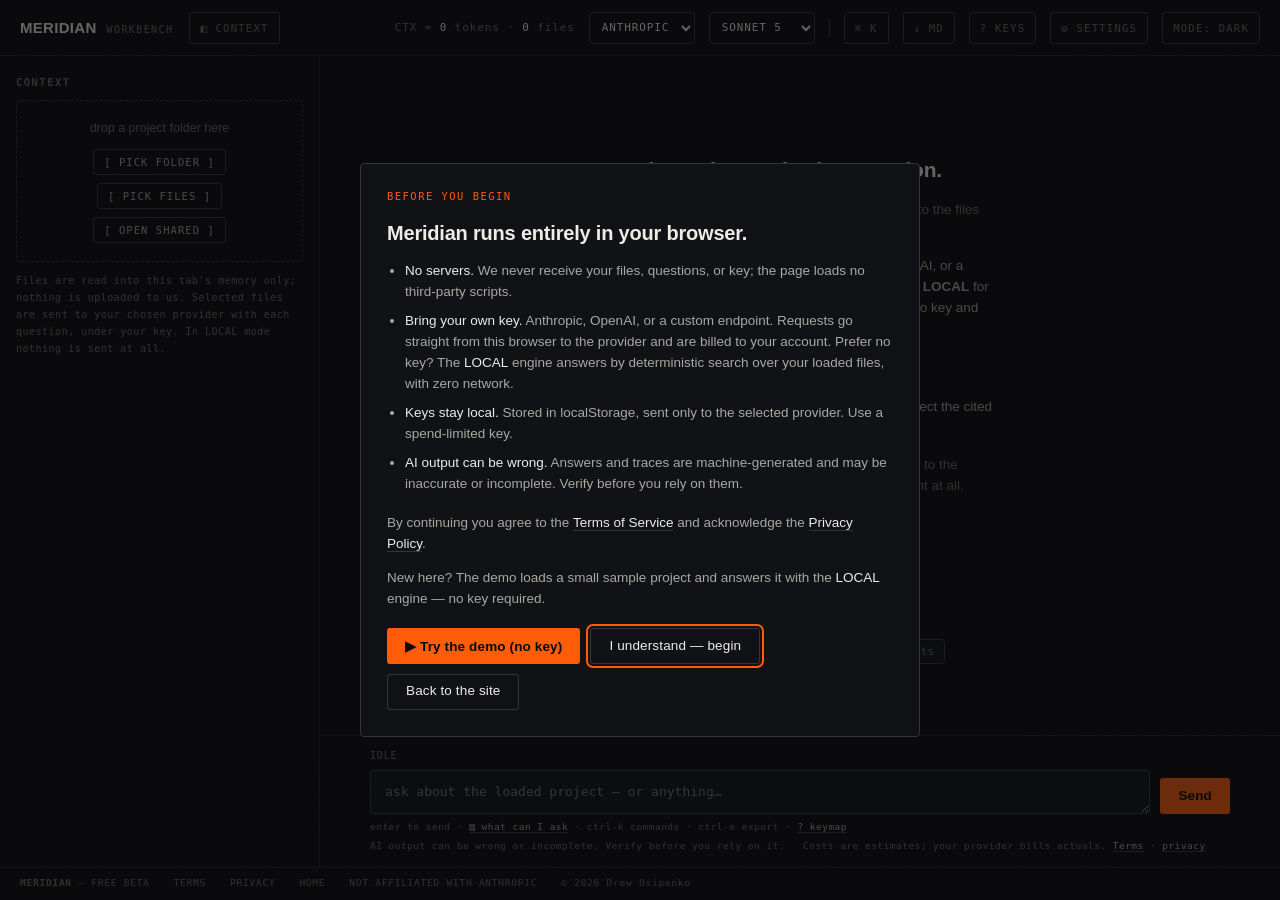
==== app.html @ c4cee5d2 "Opt-in usage analytics: local IndexedDB log, off by default Settings switch (off by default) plus a " ====
<!doctype html>
<html lang="en">
<head>
<meta charset="utf-8">
<meta name="viewport" content="width=device-width, initial-scale=1">
<link rel="icon" href="favicon.png" type="image/png" sizes="64x64">
<link rel="icon" href="favicon.svg" type="image/svg+xml">
<link rel="apple-touch-icon" href="apple-touch-icon.png">
<!-- Pragmatic CSP for a static app on GitHub Pages (no HTTP headers available).
     Scripts are same-origin files only — zero third-party origins. style-src
     keeps 'unsafe-inline' for the inline style= attributes; the real hardening
     is object/base lockdown plus a tight connect-src: only the two known
     provider hosts and localhost model servers. API keys live in localStorage,
     so fetch() must not be able to reach arbitrary origins. Remote custom
     endpoints therefore require self-hosting with your endpoint's origin added
     to connect-src below. -->
<meta http-equiv="Content-Security-Policy" content="default-src 'self'; script-src 'self'; style-src 'self' 'unsafe-inline'; img-src 'self' data:; font-src 'self'; connect-src https://api.anthropic.com https://api.openai.com http://localhost:* http://127.0.0.1:*; base-uri 'none'; object-src 'none'; form-action 'self'">
<title>MERIDIAN — Workbench</title>
<meta name="description" content="The Meridian workbench. Load a project into your browser's memory, ask questions, and get answers with inspectable evidence traces. Runs entirely in your browser with your own API key — or the no-API local engine.">
<link rel="canonical" href="https://drewosi.github.io/lucid-engine/app.html">
<meta property="og:title" content="MERIDIAN — Workbench">
<meta property="og:description" content="Load a project into your browser's memory and get AI answers with inspectable evidence traces. Browser-only. Your key, your data, zero egress to us.">
<meta property="og:type" content="website">
<meta property="og:url" content="https://drewosi.github.io/lucid-engine/app.html">
<link rel="stylesheet" href="app/app.css">
</head>
<body>
<div id="app" data-mode="dark">

  <!-- v2.0 authored-monochrome film grain (calm; above content, below modals) -->
  <div class="grain" aria-hidden="true"></div>

  <a href="#prompt" class="mono sr-only">Skip to composer</a>

  <!-- ============ TOPNAV — wordmark · sidebar toggle · readouts · provider/model · palette · exports · settings ============ -->
  <nav class="primary" aria-label="Primary">
    <div class="nav-in">
      <a href="index.html" class="wordmark">MERIDIAN <span class="tag">WORKBENCH</span></a>
      <button class="btn-icon mono" id="railbtn" type="button" aria-expanded="true" aria-controls="rail" title="Show / hide the context sidebar (Ctrl B)">◧ CONTEXT</button>
      <div class="nav-status">
        <span class="ctx-readout" id="ctxreadout" aria-live="off">CTX ≈ <b>0</b> tokens · <b>0</b> files</span>
        <span class="navcost mono" id="navcost" hidden>
          <button type="button" id="navcostbtn" title="Estimated cost this session — click for the token breakdown"><span id="navcostval">$0.00</span></button>
          <button type="button" class="navcost-rst" id="navcostrst" aria-label="Reset session cost" title="Reset session cost to zero">↺</button>
        </span>
        <label for="navprov" class="sr-only">Provider</label>
        <select class="modelsel" id="navprov" title="Quick-switch provider — each keeps its own key, no settings trip">
          <option value="anthropic">ANTHROPIC</option>
          <option value="openai">OPENAI</option>
          <option value="custom">CUSTOM</option>
          <option value="local">LOCAL</option>
        </select>
        <label for="modelsel" class="sr-only">Model</label>
        <select class="modelsel" id="modelsel" title="Model for the selected provider — switch providers in the box to the left or in settings"></select>
        <span class="nav-sep" aria-hidden="true"></span>
        <button class="btn-icon mono" id="palbtn" type="button" title="Command palette (Ctrl K) — every command, fuzzy-searched">⌘ K</button>
        <button class="btn-icon mono nav-exp" id="exportmd" type="button" title="Download the session — answers, traces and the actual cited lines — as Markdown (Ctrl E)">↓ MD</button>
        <button class="btn-icon mono nav-exp" id="exporthtml" type="button" title="Download the session as a self-contained HTML page — zero external assets">↓ HTML</button>
        <button class="btn-icon mono" id="keysbtn" type="button" title="Keyboard shortcuts (?)">? KEYS</button>
        <button class="btn-icon mono" id="setbtn" type="button" aria-expanded="false" aria-controls="drawer" title="Settings — provider, key, context engine, spend limit (Ctrl .)">⚙ SETTINGS</button>
        <button class="btn-mode mono" id="modebtn" type="button" aria-label="Toggle color mode">MODE: DARK</button>
      </div>
    </div>
  </nav>

  <main class="deck">
    <!-- ============ LEFT SIDEBAR — projects · context controls · project tree · project intelligence ============ -->
    <aside class="rail" id="rail" aria-label="Project context">
      <div class="rail-scroll">
        <div id="projshelf" hidden>
          <h2 class="rail-hd">PROJECTS <span class="n" id="projcount"></span></h2>
          <div id="projlist"></div>
          <button class="btn-quiet acc" type="button" id="saveproj">[ SAVE PROJECT ]</button>
          <p class="rail-note">Saving keeps the selection and settings only, <b>never file contents</b>. ⟳ reloads from disk in one click (Chromium folder picker); other browsers re-drop the folder.</p>
          <p class="rail-note" id="projnote" hidden></p>
        </div>

        <h2 class="rail-hd">CONTEXT <span class="n" id="filecount"></span></h2>
        <p class="rail-note" id="sharednote" hidden><span class="sharechip">SHARED · READ-ONLY</span><span id="sharedname"></span></p>
        <div id="dropzone">
          drop a project folder here
          <div class="pickrow">
            <button class="pick" type="button" id="dirbtn">[ PICK FOLDER ]</button>
            <button class="pick" type="button" id="filebtn">[ PICK FILES ]</button>
            <button class="pick" type="button" id="bundlebtn" title="Open a .meridian bundle someone shared with you (or drop it here). It loads read-only, in this tab only.">[ OPEN SHARED ]</button>
          </div>
          <input type="file" id="dirpick" webkitdirectory multiple hidden aria-label="Pick a project folder">
          <input type="file" id="filepick" multiple hidden aria-label="Pick files">
          <input type="file" id="bundlepick" accept=".meridian,application/json" hidden aria-label="Open a shared .meridian bundle">
        </div>
        <p class="rail-note">Files are read into this tab's memory only; nothing is uploaded to us. Selected files are sent to your chosen provider with each question, under your key. In LOCAL mode nothing is sent at all.</p>
        <!-- Workspace — one row per loaded repo, rendered by app/workspace.js renderWorkspace() -->
        <div id="wsshelf" hidden>
          <h2 class="rail-hd">WORKSPACE <span class="n" id="wscount"></span></h2>
          <div id="wslist"></div>
          <div id="wsactions">
            <button class="btn-quiet acc" type="button" id="wsadd" title="Load another project folder beside this one. Each repo keeps its own files and index, labelled by its folder name.">[ + ADD REPO ]</button>
            <button class="btn-quiet acc" type="button" id="wsscope" aria-pressed="false" hidden title="Ask across every repo at once, or only the active repo (click a repo's name to make it active)">[ ASK: ALL REPOS ]</button>
          </div>
          <div id="wscap" title="Everything loaded, all repos together, against the ingest caps">
            <div class="budget-bar" id="wscapbar"><i></i></div>
            <div class="budget-txt"><span id="wscaptxt"></span><span id="wscapmax"></span></div>
          </div>
          <p class="rail-note" id="wsnote"></p>
        </div>
        <div id="budget" hidden title="Estimated tokens vs the model's context window — the estimate is language-aware (code counts denser than prose)">
          <div class="budget-bar" id="budgetbar"><i></i></div>
          <div class="budget-txt"><span id="budgettxt">≈ 0 tokens selected</span><span id="budgetmax"></span></div>
        </div>
        <div id="ctxmoderow" hidden>
          <button class="btn-quiet acc" type="button" id="ctxmodebtn" aria-pressed="false" title="SMART sends a project map + the most relevant files packed into a token budget; FULL sends every checked file whole">[ CONTEXT: FULL ]</button>
          <button class="btn-quiet acc" type="button" id="groundbtn" aria-pressed="true" title="Run Meridian's deterministic investigation before each model question and send its verified findings (path:line evidence) as grounding. No effect in LOCAL mode.">[ GROUND: ON ]</button>
          <button class="btn-quiet acc" type="button" id="prevbtn" title="See exactly what the next question will send — map, files, token estimates">[ PREVIEW SEND ]</button>
        </div>
        <p class="rail-note" id="smartnote" hidden></p>

        <div id="treesearchrow" hidden>
          <label for="treesearch" class="sr-only">Filter loaded files</label>
          <input type="search" id="treesearch" class="mono" placeholder="filter files… (matches path)" autocomplete="off" spellcheck="false">
        </div>
        <div id="tree"></div>
        <p class="rail-note" id="skipnote" hidden></p>
        <div id="skiprevrow" hidden>
          <button class="btn-quiet acc" type="button" id="skiprev" title="List every skipped file and pull specific ones back in">[ REVIEW SKIPPED ]</button>
        </div>
        <div id="ctxactions" hidden>
          <button class="btn-quiet" type="button" id="selall">[ SELECT ALL ]</button>
          <button class="btn-quiet" type="button" id="selnone">[ SELECT NONE ]</button>
          <button class="btn-quiet acc" type="button" id="ignorebtn" title="Edit ignore patterns in settings — applied at ingest, saved with the project">[ IGNORE PATTERNS ]</button>
          <button class="btn-quiet acc" type="button" id="sharebtn" title="Share these files as a link or a .meridian bundle. No server: the code travels inside the link or file.">[ SHARE ]</button>
          <button class="btn-quiet" type="button" id="clearctx">[ UNLOAD PROJECT ]</button>
        </div>

        <!-- Project Intelligence — rendered by local.js renderOverview(); real queries, not decoration -->
        <div id="overview" hidden aria-label="Project intelligence overview"></div>
      </div>
      <div id="railresize" role="separator" aria-orientation="vertical" aria-label="Resize the context sidebar — drag, or use arrow keys" tabindex="0" title="Drag to resize · arrow keys when focused"></div>
    </aside>

    <!-- ============ CHAT PANE — streaming messages with traces + evidence chips ============ -->
    <section class="stage" aria-label="Conversation">
      <div id="convo">
        <div class="convo-in">
          <div id="empty">
            <h2>Load a project and ask a question.</h2>
            <p>Answers arrive with a trace: reasoning steps pinned to the files and lines they cite.</p>
            <ol>
              <li>Add your API key in <b>SETTINGS</b> (Anthropic, OpenAI, or a custom endpoint). It stays in this browser. Or pick <b>LOCAL</b> for deterministic search over your loaded files, with no key and no AI.</li>
              <li>Load a project folder into <b>CONTEXT</b> (optional, recommended).</li>
              <li>Ask. Expand any answer's evidence chips to inspect the cited lines.</li>
            </ol>
            <p style="margin-top:16px">Your files and questions travel only from this browser to the provider you selected. In LOCAL mode nothing is sent at all.</p>
            <button class="btn btn-hairline" type="button" id="emptydemo" style="margin-top:14px">▶ Try a demo project — LOCAL, no key</button>
            <div class="empty-asks-wrap">
              <div class="empty-asks-hd">Or ask the LOCAL engine — click to drop a question in the box:</div>
              <div id="emptyasks" class="empty-asks"></div>
            </div>
          </div>
        </div>
      </div>

      <div class="composer">
        <div class="composer-in">
          <div id="statusline"><span id="status" role="status" aria-live="polite">IDLE</span><span class="cost" id="costline"></span></div>
          <div id="pintray" hidden aria-label="Pinned evidence"></div>
          <form id="askform" class="comp-row">
            <label for="prompt" class="sr-only">Your question</label>
            <textarea id="prompt" placeholder="ask about the loaded project — or anything…" rows="1"></textarea>
            <button class="btn btn-signal" type="submit" id="sendbtn">Send</button>
            <button class="btn btn-hairline" type="button" id="stopbtn" hidden>Stop</button>
          </form>
          <div class="comp-note">
            <span class="kbd-hint">enter to send · <button type="button" class="kbd-link mono" id="localmenubtn">▤ what can I ask</button> · ctrl-k commands · ctrl-e export · <button type="button" class="kbd-link mono" id="keymaphint">? keymap</button></span>
            <span>AI output can be wrong or incomplete. Verify before you rely on it.</span>
            <span>Costs are estimates; your provider bills actuals. <a href="terms.html">Terms</a> · <a href="privacy.html">privacy</a></span>
          </div>
        </div>
      </div>
    </section>

    <!-- ============ FILE VIEWER — docked right detail pane ≥1100px, overlay below ============ -->
    <div class="veil" id="viewveil">
      <div class="viewer" role="dialog" aria-modal="false" aria-label="Cited file">
        <div class="vh"><span id="vtitle">—</span><span class="rng" id="vrange"></span>
          <span class="vh-acts">
            <button class="btn-icon mono" type="button" id="vdef" title="Ask the LOCAL engine where the cited symbol is defined" hidden>DEF</button>
            <button class="btn-icon mono" type="button" id="vrefs" title="Ask the LOCAL engine for every reference to the cited symbol" hidden>REFS</button>
            <button class="btn-icon mono" type="button" id="vcopy" title="Copy the highlighted lines (whole file when nothing is highlighted)">⧉ COPY</button>
            <button class="btn-icon mono" type="button" id="vclose">ESC CLOSE</button>
          </span>
        </div>
        <div class="vb" id="vbody" tabindex="0"></div>
      </div>
    </div>
  </main>

  <!-- SETTINGS DRAWER -->
  <div id="drawer" role="dialog" aria-label="Settings" aria-modal="false">
    <h2>SETTINGS</h2>
    <h3>PROVIDER</h3>
    <label for="provsel" class="sr-only">Model provider</label>
    <select class="modelsel w-full" id="provsel" style="height:36px" title="Where requests go — directly from this browser, under your key. Each provider keeps its own key.">
      <option value="anthropic">ANTHROPIC</option>
      <option value="openai">OPENAI</option>
      <option value="custom">CUSTOM (OPENAI-COMPATIBLE)</option>
      <option value="local">LOCAL — NO API (DETERMINISTIC)</option>
    </select>
    <p class="note" id="provnote"></p>
    <div id="customcfg" hidden>
      <div class="key-row mt-2">
        <label for="custurl" class="sr-only">Custom endpoint base URL</label>
        <input type="text" id="custurl" placeholder="base url, e.g. http://localhost:1234/v1 (LM Studio) or :11434 (ollama)" autocomplete="off" spellcheck="false">
      </div>
      <div class="key-row mt-2">
        <label for="custmodel" class="sr-only">Custom model id</label>
        <input type="text" id="custmodel" placeholder="model id, e.g. llama3.3:70b" autocomplete="off" spellcheck="false">
      </div>
      <div class="key-row mt-2">
        <button class="btn btn-hairline" type="button" id="custsave">Save endpoint</button>
        <button class="btn btn-hairline" type="button" id="custtest" title="Send a lightweight request to check reachability and CORS (EXPERIMENTAL)">Test endpoint</button>
      </div>
      <p class="note" id="custstate" aria-live="polite"></p>
      <p class="note">This page's security policy only permits requests to api.anthropic.com, api.openai.com, and localhost, so remote custom endpoints (OpenRouter, a hosted vLLM) are blocked here. Use a localhost server, or self-host the workbench and add your endpoint's origin to connect-src in app.html.</p>
    </div>

    <div id="keysec">
    <h3 id="keyhd">ANTHROPIC API KEY</h3>
    <div class="key-row">
      <label for="keyin" class="sr-only">API key</label>
      <input type="password" id="keyin" placeholder="sk-ant-…" autocomplete="off" spellcheck="false">
      <button class="btn btn-hairline" type="button" id="savekey">Save</button>
    </div>
    <div id="keystate" aria-live="polite"></div>
    <p class="note">Stored in this browser's localStorage only, one key per provider, and sent to exactly one place: the selected provider's API endpoint. We never see it; there is no server on our side to see it with.</p>
    <p class="note">Recommended: create a key in a dedicated workspace with a monthly spend limit. This page loads no third-party scripts, but a spend-capped key keeps the worst case small.</p>
    <button class="btn-quiet" type="button" id="clearkey">[ CLEAR KEY ]</button>
    </div>

    <h3>MODEL</h3>
    <p class="note" id="modelnote"></p>
    <button class="btn-quiet acc mt-1.5" type="button" id="stricttracebtn" aria-pressed="false" title="Prepend a stricter trace instruction to every request — for models that don't reliably emit the meridian-trace block. Costs a few extra tokens per request.">[ FORCE STRICT TRACE: OFF ]</button>

    <h3>CONTEXT ENGINE</h3>
    <p class="note">FULL sends every checked file whole. SMART sends a project map plus the files most relevant to each question, packed into a token budget; use it for medium and large projects.</p>
    <div class="key-row">
      <label for="budgetin" class="sr-only">Smart context token budget</label>
      <input type="number" id="budgetin" min="4000" step="1000" placeholder="smart budget (tokens)">
      <button class="btn btn-hairline" type="button" id="savebudget">Set</button>
    </div>
    <p class="note" id="budgetstate" aria-live="polite"></p>

    <h3>SESSION SPEND LIMIT</h3>
    <p class="note">Optional. When the estimated session total would cross this, Meridian asks before sending; it never hard-blocks. Estimates only; your provider bills actuals. 0 or blank = off.</p>
    <div class="key-row">
      <label for="spendin" class="sr-only">Session spend limit (USD)</label>
      <input type="number" id="spendin" min="0" step="0.5" placeholder="e.g. 5.00 (USD)">
      <button class="btn btn-hairline" type="button" id="savespend">Set</button>
    </div>
    <p class="note" id="spendstate" aria-live="polite"></p>

    <h3>IGNORE PATTERNS</h3>
    <p class="note">One pattern per line; <b>*</b> matches anything (e.g. <b>*.test.ts</b>, <b>docs/*</b>). Applied at ingest and saved with the project. Lines starting with # are comments.</p>
    <label for="ignorein" class="sr-only">Ignore patterns</label>
    <textarea id="ignorein" rows="3" spellcheck="false" placeholder="*.test.ts&#10;docs/*"></textarea>
    <div class="key-row mt-2">
      <button class="btn btn-hairline" type="button" id="suggestignore" title="Propose common junk-file patterns — grounded in the files you've loaded">Suggest</button>
      <button class="btn btn-hairline" type="button" id="saveignore">Apply</button>
    </div>

    <h3>DISPLAY</h3>
    <button class="btn-mode mono" id="modebtn2" type="button" aria-label="Toggle color mode">MODE: DARK</button>

    <h3>USAGE ANALYTICS</h3>
    <p class="note">Off by default. When on, Meridian keeps a log of how you use it in this browser's IndexedDB: when you asked, the kind of question, the provider, LOCAL or model, timings, token counts the provider reported, how many repos were loaded, and when you created a share or added a repo. Never code, file paths or API keys. Nothing is sent anywhere unless you fill in your own endpoint below.</p>
    <div class="an-tgls">
      <button class="btn-quiet acc" type="button" id="anbtn" aria-pressed="false" title="Keep a usage log in this browser. Off by default; when off, nothing is recorded.">[ USAGE ANALYTICS: OFF ]</button>
      <button class="btn-quiet acc" type="button" id="antextbtn" aria-pressed="false" title="Also keep the text of each question in the log. Off by default.">[ ALSO STORE QUESTION TEXT: OFF ]</button>
      <button class="btn-quiet acc" type="button" id="anopen" title="Totals, breakdowns, latency and recent events, with JSON / CSV export and clear">[ VIEW USAGE LOG ]</button>
    </div>
    <p class="note">Question text is a separate switch. When on, each question is stored as you typed it, cut to 300 characters, with anything that looks like a key removed.</p>
    <p class="note"><b>Send events to my own endpoint</b> (optional, blank by default). For owners who self-host a collector. When this is filled in and analytics is on, the same events are POSTed as JSON to this URL (question text only if you store it). It is the only network request analytics ever makes; Meridian has no collection server of its own. Events from LOCAL mode are never sent. A failed send is dropped (the local log keeps it) and sending pauses before the next try. This page's security policy allows localhost only, so a remote collector needs a self-hosted copy with its origin added to connect-src.</p>
    <div class="key-row">
      <label for="anurl" class="sr-only">Your own analytics endpoint URL</label>
      <input type="text" id="anurl" placeholder="blank = off, e.g. http://localhost:8787/events" autocomplete="off" spellcheck="false">
      <button class="btn btn-hairline" type="button" id="anurlsave">Save</button>
    </div>
    <p class="note" id="anurlstate" aria-live="polite"></p>

    <h3>LOCAL DATA</h3>
    <p class="note">Everything Meridian stores in this browser: your API key(s), model choice, color mode, context settings, sidebar layout, ignore patterns, the terms-acceptance record, saved-project metadata in IndexedDB (selection and settings, never file contents) and, only if you turn it on, the usage log. Loaded file contents and the conversation live in memory only and vanish when the tab closes (question text is kept only if you switch on that usage-log option).</p>
    <button class="btn-quiet" type="button" id="clearall">[ CLEAR ALL MERIDIAN DATA FROM THIS BROWSER ]</button>

    <h3>LEGAL</h3>
    <p class="note"><a href="terms.html" style="border-bottom:1px solid var(--line-strong)">terms of service</a> · <a href="privacy.html" style="border-bottom:1px solid var(--line-strong)">privacy policy</a><br>Not affiliated with Anthropic.</p>
  </div>

  <!-- FIRST-RUN MODAL -->
  <div class="veil" id="firstveil">
    <div class="modal" role="dialog" aria-modal="true" aria-labelledby="fr-title" id="firstrun">
      <div class="k mono">BEFORE YOU BEGIN</div>
      <h2 id="fr-title">Meridian runs entirely in your browser.</h2>
      <ul>
        <li><b>No servers.</b> We never receive your files, questions, or key; the page loads no third-party scripts.</li>
        <li><b>Bring your own key.</b> Anthropic, OpenAI, or a custom endpoint. Requests go straight from this browser to the provider and are billed to your account. Prefer no key? The <b>LOCAL</b> engine answers by deterministic search over your loaded files, with zero network.</li>
        <li><b>Keys stay local.</b> Stored in localStorage, sent only to the selected provider. Use a spend-limited key.</li>
        <li><b>AI output can be wrong.</b> Answers and traces are machine-generated and may be inaccurate or incomplete. Verify before you rely on them.</li>
      </ul>
      <p>By continuing you agree to the <a class="leglink" href="terms.html">Terms of Service</a> and acknowledge the <a class="leglink" href="privacy.html">Privacy Policy</a>.</p>
      <p class="note">New here? The demo loads a small sample project and answers it with the <b>LOCAL</b> engine — no key required.</p>
      <div class="row">
        <button class="btn btn-signal" type="button" id="fr-demo">▶ Try the demo (no key)</button>
        <button class="btn btn-hairline" type="button" id="fr-accept">I understand — begin</button>
        <a class="btn btn-hairline" href="index.html">Back to the site</a>
      </div>
    </div>
  </div>

  <!-- CONTEXT SEND PREVIEW -->
  <div class="veil" id="prevveil">
    <div class="viewer" role="dialog" aria-modal="true" aria-label="Context send preview">
      <div class="vh"><span>SEND PREVIEW</span><span class="rng" id="prevstat"></span><button class="btn-icon mono" type="button" id="prevclose">ESC CLOSE</button></div>
      <div class="vb" id="prevbody" tabindex="0" style="padding:14px 18px"></div>
    </div>
  </div>

  <!-- SKIPPED-FILE REVIEW -->
  <div class="veil" id="skipveil">
    <div class="modal" role="dialog" aria-modal="true" aria-label="Skipped files">
      <div class="k mono">SKIPPED FILES</div>
      <p class="note" id="skipsum"></p>
      <div id="skiplist"></div>
      <div class="row"><button class="btn btn-hairline" type="button" id="skipclose">Close</button></div>
    </div>
  </div>

  <!-- COMMAND PALETTE -->
  <div id="palette" role="dialog" aria-modal="true" aria-label="Command palette">
    <div class="pal-card">
      <label for="pal-in" class="sr-only">Command</label>
      <input id="pal-in" class="mono" type="text" placeholder="type a command…" autocomplete="off" spellcheck="false">
      <div id="pal-list" role="listbox"></div>
    </div>
  </div>

  <!-- LOCAL QUESTION MENU -->
  <div class="veil" id="localmenuveil">
    <div class="modal modal-wide" role="dialog" aria-modal="true" aria-label="What you can ask the LOCAL engine">
      <div class="k mono">ASK THE LOCAL ENGINE — no AI, no network</div>
      <p class="note" style="margin:0 0 14px">Click a question to drop it in the composer. Items with a &lt;placeholder&gt; want a name or path before you send. These work with an AI connected too; it grounds the answer on what the engine finds.</p>
      <div id="localmenubody"></div>
      <div class="row"><button class="btn btn-hairline" type="button" id="localmenuclose">Close</button></div>
    </div>
  </div>

  <!-- SHARE PROJECT — link (#share= fragment) or .meridian bundle, wired by app/share.js -->
  <div class="veil" id="shareveil">
    <div class="modal modal-wide" role="dialog" aria-modal="true" aria-labelledby="share-title">
      <div class="k mono">SHARE THIS PROJECT · NO SERVER</div>
      <h2 id="share-title">Anyone with the link can read this code.</h2>
      <ul>
        <li>A share link carries the <b>files themselves</b>: their paths, full text and last-modified times, compressed into the part of the address after <b>#</b>. Whoever has the link can read that code, and so can any chat app or inbox it passes through.</li>
        <li>Browsers never send the part after <b>#</b> to a server. GitHub Pages, which hosts MERIDIAN, never receives it, and neither do we. The recipient's browser unpacks it in their tab.</li>
        <li>Never included: API keys, provider settings, this conversation, saved projects, or anything else this browser stores. Files that look like secrets (.env, private keys, credentials) start unticked.</li>
      </ul>
      <div class="share-tools mono">
        <span class="share-hd">FILES · <span id="sharecount"></span></span>
        <button class="btn-quiet acc" type="button" id="sharefit" title="Pick the most important files that fit in a link">[ FIT TO LINK ]</button>
        <button class="btn-quiet acc" type="button" id="shareall">[ ALL ]</button>
        <button class="btn-quiet" type="button" id="sharenone">[ NONE ]</button>
      </div>
      <p class="prev-note" id="sharerepos" hidden></p>
      <div id="sharelist"></div>
      <div id="sharesize">
        <div class="budget-bar" id="sharebar"><i></i></div>
        <div class="budget-txt"><span id="sharetxt"></span><span id="sharemax"></span></div>
      </div>
      <div class="prev-note" id="sharenote" aria-live="polite"></div>
      <label class="share-ack"><input type="checkbox" id="shareack"><span>I understand the link or bundle contains this code, and anyone who has it can read it.</span></label>
      <div class="key-row mt-2" id="sharelinkrow" hidden>
        <label for="sharelink" class="sr-only">Share link</label>
        <input type="text" id="sharelink" readonly spellcheck="false">
      </div>
      <div class="row">
        <button class="btn btn-signal" type="button" id="sharecopy">Copy link</button>
        <button class="btn btn-hairline" type="button" id="sharebundle" title="A .meridian file with the same contents as readable JSON. No size limit: send it as a file.">Download bundle</button>
        <button class="btn btn-hairline" type="button" id="shareclose">Close</button>
      </div>
    </div>
  </div>

  <!-- USAGE ANALYTICS — opt-in, local-only log, rendered by app/analytics.js -->
  <div class="veil" id="anveil">
    <div class="modal modal-wide" role="dialog" aria-modal="true" aria-labelledby="an-title">
      <div class="k mono">USAGE ANALYTICS · THIS BROWSER ONLY</div>
      <h2 id="an-title">How Meridian has been used here.</h2>
      <p class="note" id="anstate" aria-live="polite"></p>
      <div id="anbody"></div>
      <p class="prev-note">// stored: time, question kind, provider, LOCAL or model, timings, token counts, repo count and scope, shares and repo adds. never code, file paths or keys. question text only if you switched it on.</p>
      <div class="row">
        <button class="btn btn-hairline" type="button" id="anjson">Export JSON</button>
        <button class="btn btn-hairline" type="button" id="ancsv">Export CSV</button>
        <button class="btn btn-hairline" type="button" id="anclear">Clear all data</button>
        <button class="btn btn-hairline" type="button" id="anclose">Close</button>
      </div>
    </div>
  </div>

  <!-- KEYMAP -->
  <div class="veil" id="keymapveil">
    <div class="modal" role="dialog" aria-modal="true" aria-label="Keyboard shortcuts">
      <div class="k mono">KEYBOARD SHORTCUTS</div>
      <table>
        <tr><td><kbd>ctrl k</kbd></td><td>command palette</td></tr>
        <tr><td><kbd>ctrl b</kbd></td><td>show / hide the context sidebar</td></tr>
        <tr><td><kbd>ctrl e</kbd></td><td>export session as markdown</td></tr>
        <tr><td><kbd>ctrl .</kbd></td><td>settings drawer</td></tr>
        <tr><td><kbd>ctrl shift o</kbd></td><td>pick project folder</td></tr>
        <tr><td><kbd>enter</kbd> / <kbd>shift enter</kbd></td><td>send / newline</td></tr>
        <tr><td><kbd>?</kbd></td><td>this keymap (outside inputs)</td></tr>
        <tr><td><kbd>esc</kbd></td><td>close the topmost layer</td></tr>
      </table>
      <p class="note" style="margin:10px 0 0">Also: the <kbd>ctrl k</kbd> palette lists every command · copy a single answer with <b>[ COPY ]</b> in its header · reset session cost from the <b>$</b> chip · arrow keys resize the sidebar when its handle is focused</p>
      <div class="row"><button class="btn btn-hairline" type="button" id="keymapclose">Close</button></div>
    </div>
  </div>

  <div id="toasts" aria-live="polite"></div>
  <div id="sr-announce" aria-live="polite" class="sr-only"></div>

  <footer class="strip">
    <span><b>MERIDIAN</b> — FREE BETA</span>
    <a href="terms.html">TERMS</a>
    <a href="privacy.html">PRIVACY</a>
    <a href="index.html">HOME</a>
    <span class="opt">NOT AFFILIATED WITH ANTHROPIC</span>
    <span class="opt">© 2026 Drew Osipenko</span>
  </footer>

</div>

<!-- ============ COMPONENT TEMPLATES — cloned by app/ingest.js renderTree() ============ -->
<template id="tpl-dir-row">
  <div class="dir-row">
    <button type="button" class="dir-tgl mono"><span class="chev" aria-hidden="true">▾</span><span class="dn"></span><span class="dc"></span></button>
    <input type="checkbox" class="dir-check" title="Select / deselect every file in this directory">
  </div>
</template>
<template id="tpl-file-row">
  <div class="file-row">
    <label><input type="checkbox"><span class="nm"></span></label>
    <span class="tk mono"></span>
  </div>
</template>

<noscript><p style="font-family:monospace;padding:20px">MERIDIAN is a browser application and requires JavaScript.</p></noscript>

<script type="module" src="app/main.js"></script>
</body>
</html>
---- app/app.css ----
/* ============ LUCID ENGINE TOKENS · v2.0 — keep in sync with index.html ============ */
  #app {
    --paper: #0A0B0D;
    --surface: #101216;
    --surface-2: #14171C;
    --ink: #EDECE7;
    --ink-2: #A9A8A1;
    --ink-3: #6C6B66;
    --line: #22242A;
    --line-strong: #34363E;
    --accent: #FF5C0A;
    --accent-ink: #0A0B0D;
    --err: #E06B4F;
    --ok: #7BAE7F;

    --ease-out-engine: cubic-bezier(0.16, 1, 0.3, 1);
    --ease-inout-engine: cubic-bezier(0.65, 0, 0.35, 1);
    --ease-snap: cubic-bezier(0.3, 0, 0, 1);
    --t-feedback: 120ms;
    --t-state: 200ms;
    --t-entrance: 400ms;
    --t-ceremony: 600ms;

    /* v2.0 — Signal Orange as a lit instrument (controlled bloom, on-state only) */
    --flare: var(--accent);
    --flare-bloom:    0 0 0 1px rgba(255,92,10,.42), 0 0 14px -2px rgba(255,92,10,.55);
    --flare-bloom-lg: 0 0 0 1px rgba(255,92,10,.50), 0 0 24px -4px rgba(255,92,10,.52);
    /* v2.0 — authored monochrome: film grain (working screens stay calm — grain only) */
    --grain-opacity: .045;
    --atmosphere: radial-gradient(120% 66% at 50% -14%, rgba(255,255,255,.055), transparent 62%);
    --grain: url("data:image/svg+xml,%3Csvg xmlns='http://www.w3.org/2000/svg' width='140' height='140'%3E%3Cfilter id='n'%3E%3CfeTurbulence type='fractalNoise' baseFrequency='0.9' numOctaves='2' stitchTiles='stitch'/%3E%3C/filter%3E%3Crect width='100%25' height='100%25' filter='url(%23n)'/%3E%3C/svg%3E");
  }
  #app[data-mode="light"] {
    --paper: #FAFAF7;
    --surface: #FFFFFF;
    --surface-2: #F1F0EA;
    --ink: #111110;
    --ink-2: #4A4945;
    --ink-3: #8A8880;
    --line: #E4E2DB;
    --line-strong: #C9C7BE;
    --accent: #FF4F00;
    --accent-ink: #FFFFFF;
    --err: #C4452D;
    --ok: #3E7A44;

    --flare-bloom:    0 0 0 1px rgba(255,79,0,.30), 0 0 12px -2px rgba(255,79,0,.42);
    --flare-bloom-lg: 0 0 0 1px rgba(255,79,0,.36), 0 0 22px -4px rgba(255,79,0,.40);
    --grain-opacity: .028;
    --atmosphere: radial-gradient(120% 62% at 50% -12%, rgba(17,17,16,.045), transparent 60%);
  }

  /* v2.0 — film-grain over the working surface (above content, below modals z≥120 — modals stay crisp) */
  .grain {
    position: fixed; inset: 0; pointer-events: none; z-index: 110;
    opacity: var(--grain-opacity);
    background-image: var(--grain); background-size: 140px 140px;
    mix-blend-mode: overlay;
  }
  #app[data-mode="dark"] .grain { mix-blend-mode: soft-light; }
  @media (prefers-reduced-motion: reduce) { .grain { will-change: auto; } }

  * { box-sizing: border-box; }
  [hidden] { display: none !important; }
  html, body { margin: 0; padding: 0; height: 100%; }
  #app {
    background: var(--paper); color: var(--ink); height: 100vh; height: 100dvh;
    display: flex; flex-direction: column; overflow-x: clip;
    font-family: "Helvetica Neue", "Segoe UI", -apple-system, Arial, sans-serif;
    line-height: 1.55; -webkit-font-smoothing: antialiased;
    transition: background var(--t-state) var(--ease-inout-engine), color var(--t-state) var(--ease-inout-engine);
  }
  .mono { font-family: "Cascadia Code", "JetBrains Mono", ui-monospace, Consolas, monospace; font-variant-numeric: tabular-nums; }
  a { color: inherit; text-decoration: none; }
  :is(a, button, input, select, textarea, [tabindex]):focus-visible { outline: 2px solid var(--accent); outline-offset: 2px; }
  kbd { font-family: "Cascadia Code", ui-monospace, Consolas, monospace; font-size: 11px; border: 1px solid var(--line-strong); border-radius: 3px; padding: 2px 7px; color: var(--ink); }
  .sr-only { position: absolute; width: 1px; height: 1px; padding: 0; margin: -1px; overflow: hidden; clip: rect(0, 0, 0, 0); white-space: nowrap; border: 0; }
  /* local spacing/width utilities — formerly supplied by the Tailwind Play CDN,
     inlined here when the last third-party script was removed */
  .mt-2 { margin-top: .5rem; }
  .mt-1\.5 { margin-top: .375rem; }
  .w-full { width: 100%; }

  .btn { font-family: inherit; font-size: 13.5px; height: 36px; padding: 0 18px; border-radius: 3px; cursor: pointer; letter-spacing: .01em; display: inline-flex; align-items: center; gap: 8px;
    transition: transform var(--t-feedback) var(--ease-snap), filter var(--t-feedback) var(--ease-snap), border-color var(--t-feedback) var(--ease-snap), background var(--t-feedback) var(--ease-snap); }
  .btn:active { transform: scale(.985); }
  .btn:disabled { opacity: .45; cursor: not-allowed; }
  .btn-signal { background: var(--accent); color: var(--accent-ink); border: none; font-weight: 700; }
  .btn-signal:hover:not(:disabled) { filter: brightness(1.08); }
  .btn-hairline { background: transparent; color: var(--ink); border: 1px solid var(--line-strong); }
  .btn-hairline:hover:not(:disabled) { border-color: var(--accent); background: var(--surface); }
  .btn-quiet { background: transparent; border: none; color: var(--ink-3); font-family: "Cascadia Code", ui-monospace, Consolas, monospace; font-size: 10.5px; letter-spacing: .1em; cursor: pointer; padding: 4px 0; white-space: nowrap; }
  .btn-quiet:hover { color: var(--err); }

  /* ============ NAV ============ */
  nav.primary { flex: none; z-index: 100; height: 56px; background: var(--paper); border-bottom: 1px solid var(--line); }
  .nav-in { display: flex; align-items: center; gap: 16px; height: 100%; padding: 0 20px; }
  .wordmark { font-weight: 700; letter-spacing: .02em; font-size: 15px; display: flex; align-items: baseline; gap: 10px; white-space: nowrap; flex: none; }
  .wordmark .tag { font-family: "Cascadia Code", ui-monospace, Consolas, monospace; font-size: 10px; color: var(--ink-3); letter-spacing: .14em; font-weight: 400; }
  .nav-status { margin-left: auto; display: flex; align-items: center; gap: 14px; }
  .ctx-readout { font-family: "Cascadia Code", ui-monospace, Consolas, monospace; font-size: 11px; letter-spacing: .08em; color: var(--ink-3); white-space: nowrap; }
  .ctx-readout b { color: var(--ink); font-weight: 500; }
  select.modelsel { height: 32px; background: var(--paper); border: 1px solid var(--line-strong); border-radius: 3px; color: var(--ink); font-family: "Cascadia Code", ui-monospace, Consolas, monospace; font-size: 11px; letter-spacing: .08em; padding: 0 8px; cursor: pointer; }
  select.modelsel:focus { outline: none; border-color: var(--accent); }
  .btn-mode, .btn-icon { background: transparent; border: 1px solid var(--line-strong); color: var(--ink-3); font-family: "Cascadia Code", ui-monospace, Consolas, monospace; font-size: 10.5px; letter-spacing: .12em; height: 32px; padding: 0 10px; border-radius: 3px; cursor: pointer; }
  .btn-mode:hover, .btn-icon:hover { border-color: var(--accent); color: var(--ink); }
  .btn-icon[aria-expanded="true"] { border-color: var(--accent); color: var(--accent); }
  /* the sidebar toggle is open by default — a permanently lit accent chip would
     spend the signal color on nothing. The visible sidebar itself marks state. */
  #railbtn[aria-expanded="true"] { border-color: var(--line-strong); color: var(--ink-3); }
  #railbtn[aria-expanded="true"]:hover { border-color: var(--accent); color: var(--ink); }
  /* live session-cost chip in the nav */
  .navcost { display: inline-flex; align-items: center; gap: 4px; height: 32px; padding: 0 4px 0 6px; border-radius: 3px;
    background: transparent; border: 1px solid var(--accent); color: var(--accent);
    font-family: "Cascadia Code", ui-monospace, Consolas, monospace; font-size: 11px; letter-spacing: .06em; font-variant-numeric: tabular-nums; }
  .navcost > button { background: transparent; border: none; color: inherit; font: inherit; cursor: pointer; padding: 0 4px; height: 100%; }
  .navcost #navcostbtn:hover { filter: brightness(1.15); }
  .navcost .navcost-rst { display: inline-flex; align-items: center; justify-content: center; width: 20px; border-radius: 2px; color: var(--ink-3); font-size: 12px; }
  .navcost .navcost-rst:hover { color: var(--err); background: var(--surface); }
  /* skipped-file count badge on the rail toggle (visible when the rail is collapsed) */
  #railbtn { position: relative; }
  .railbadge { display: inline-flex; align-items: center; justify-content: center; min-width: 16px; height: 16px; padding: 0 4px; margin-left: 7px; border-radius: 8px; background: var(--accent); color: var(--accent-ink); font-family: "Cascadia Code", ui-monospace, Consolas, monospace; font-size: 9.5px; font-weight: 700; letter-spacing: 0; }
  /* hairline divider between readouts and command controls */
  .nav-sep { width: 1px; height: 20px; background: var(--line-strong); flex: none; }
  /* progressive nav collapse — every hidden control stays reachable via the palette */
  @media (max-width: 1280px) { #exporthtml { display: none; } }
  @media (max-width: 1200px) { #exportmd { display: none; } .nav-sep { display: none; } }
  @media (max-width: 1150px) { .wordmark .tag { display: none; } #keysbtn { display: none; } }
  @media (max-width: 1050px) { .ctx-readout { display: none; } }
  @media (max-width: 720px) { #palbtn { display: none; } }
  @media (max-width: 640px) {
    .nav-in { padding: 0 12px; gap: 8px; }
    .nav-status { gap: 8px; }
    .wordmark { font-size: 14px; }
    select.modelsel { padding: 0 4px; font-size: 10px; }
    .btn-icon { padding: 0 8px; }
    #modebtn, #navprov { display: none; } /* provider quick-switch stays reachable in settings */
    .navcost { font-size: 10px; padding: 0 2px 0 8px; }
  }
  @media (max-width: 380px) {
    .nav-in { padding: 0 8px; gap: 6px; }
    .nav-status { gap: 6px; }
    .wordmark { font-size: 13px; }
    select.modelsel { font-size: 9.5px; padding: 0 2px; }
    .btn-icon { padding: 0 6px; font-size: 9.5px; letter-spacing: .06em; }
  }

  /* ============ LAYOUT ============
     Three-region deck: resizable rail · chat stage · docked file viewer.
     --rail-w is set by the resize handle (shell.js) and persisted. The third
     column sizes to auto — 0 while the viewer is closed (display:none). */
  #app { --rail-w: 320px; }
  main.deck { flex: 1; display: grid; grid-template-columns: var(--rail-w) minmax(0, 1fr) auto; min-height: 0; }
  /* desktop-only collapse — a persisted collapsed state must never trap the
     mobile overlay shut (its own toggle governs below 860px). The rail stays a
     grid item (display:none would shift the stage into the 0-width column);
     visibility+overflow hide it and pull it out of the tab order. */
  @media (min-width: 861px) {
    #app.rail-collapsed main.deck { grid-template-columns: 0 minmax(0, 1fr) auto; }
    #app.rail-collapsed aside.rail { visibility: hidden; overflow: hidden; border-right: none; }
  }
  #railbtn { display: inline-flex; align-items: center; }
  @media (max-width: 860px) {
    main.deck { grid-template-columns: minmax(0, 1fr) auto !important; }
    /* main.deck-prefixed so these beat the later aside.rail base rules */
    main.deck aside.rail { position: fixed; inset: 56px 0 0 0; z-index: 90; background: var(--paper); display: none; width: auto; border-right: none; }
    main.deck aside.rail.open { display: flex; }
    #railresize { display: none; }
  }

  /* ============ CONTEXT RAIL ============ */
  aside.rail { position: relative; display: flex; min-height: 0; border-right: 1px solid var(--line); background: var(--paper); }
  .rail-scroll { flex: 1; min-width: 0; overflow-y: auto; padding: 18px 16px 24px; }
  /* resize handle — a machined seam, not a widget. Signal Trace on hover/drag. */
  #railresize { position: absolute; top: 0; right: 0; bottom: 0; width: 6px; cursor: col-resize; z-index: 5; background: transparent; transition: background var(--t-feedback) var(--ease-snap); }
  #railresize:hover, #railresize.dragging, #railresize:focus-visible { background: var(--accent); outline: none; }
  #railresize:focus-visible { box-shadow: inset 0 0 0 1px var(--accent-ink); }
  .rail-hd { font-family: "Cascadia Code", ui-monospace, Consolas, monospace; font-size: 10.5px; letter-spacing: .14em; color: var(--ink-3); margin: 0 0 10px; display: flex; align-items: baseline; }
  .rail-hd .n { margin-left: auto; color: var(--ink-2); }
  #dropzone { border: 1px dashed var(--line-strong); border-radius: 4px; padding: 18px 14px; text-align: center; color: var(--ink-3); font-size: 12.5px; transition: border-color var(--t-feedback) var(--ease-snap), background var(--t-feedback) var(--ease-snap); }
  #dropzone.hot { border-color: var(--accent); background: var(--surface); color: var(--ink-2); }
  #dropzone .pickrow { display: flex; gap: 8px; justify-content: center; margin-top: 10px; flex-wrap: wrap; }
  #dropzone .pick { font-family: "Cascadia Code", ui-monospace, Consolas, monospace; font-size: 10.5px; letter-spacing: .1em; background: transparent; border: 1px solid var(--line-strong); color: var(--ink-2); border-radius: 3px; padding: 6px 10px; cursor: pointer; }
  #dropzone .pick:hover { border-color: var(--accent); color: var(--ink); }
  .rail-note { font-family: "Cascadia Code", ui-monospace, Consolas, monospace; font-size: 10px; color: var(--ink-3); letter-spacing: .05em; margin: 10px 0 0; line-height: 1.7; }
  .rail-note b { color: var(--ink-2); font-weight: 500; }

  #budget { margin: 16px 0 4px; }
  .budget-bar { height: 3px; background: var(--line); border-radius: 2px; overflow: hidden; }
  .budget-bar i { display: block; height: 100%; width: 0%; background: var(--accent); transition: width var(--t-state) var(--ease-snap); }
  .budget-bar.full i { background: var(--err); }
  .budget-txt { font-family: "Cascadia Code", ui-monospace, Consolas, monospace; font-size: 10px; color: var(--ink-3); letter-spacing: .06em; margin-top: 5px; display: flex; justify-content: space-between; }

  /* tree search — filters by path substring; dirs auto-expand while filtering */
  #treesearchrow { margin-top: 12px; }
  #treesearch { width: 100%; height: 30px; background: var(--paper); border: 1px solid var(--line-strong); border-radius: 3px; color: var(--ink); font-size: 11px; letter-spacing: .04em; padding: 0 10px; box-sizing: border-box; }
  #treesearch:focus { outline: none; border-color: var(--accent); }
  #treesearch::placeholder { color: var(--ink-3); }

  #tree { margin-top: 8px; font-size: 12.5px; }
  .tree-empty { font-family: "Cascadia Code", ui-monospace, Consolas, monospace; font-size: 10.5px; color: var(--ink-3); letter-spacing: .06em; padding: 8px 2px; }
  /* directory row: collapse/expand toggle + tri-state select-all checkbox */
  .dir-row { display: flex; align-items: center; gap: 8px; padding: 6px 2px 3px; border-bottom: 1px solid var(--line); }
  .dir-tgl { flex: 1; min-width: 0; display: flex; align-items: center; gap: 7px; text-align: left; background: transparent; border: none; color: var(--ink-3); font-family: "Cascadia Code", ui-monospace, Consolas, monospace; font-size: 10.5px; letter-spacing: .08em; padding: 2px 0; cursor: pointer; }
  .dir-tgl:hover { color: var(--ink-2); }
  .dir-tgl .chev { flex: none; width: 10px; color: var(--ink-3); transition: transform var(--t-feedback) var(--ease-snap); }
  .dir-row.closed .chev { transform: rotate(-90deg); }
  .dir-tgl .dn { min-width: 0; overflow: hidden; text-overflow: ellipsis; white-space: nowrap; }
  .dir-tgl .dc { flex: none; color: var(--ink-3); font-size: 9.5px; }
  .dir-row:hover .dc, .dir-tgl:hover .dn { color: var(--ink-2); }
  .dir-check { accent-color: var(--accent); margin: 0; flex: none; }
  .file-row { display: flex; align-items: center; gap: 8px; padding: 3px 2px 3px 19px; color: var(--ink-2); }
  .file-row label { flex: 1; min-width: 0; display: flex; align-items: center; gap: 8px; cursor: pointer; }
  .file-row .nm { overflow: hidden; text-overflow: ellipsis; white-space: nowrap; }
  .file-row input[type="checkbox"] { accent-color: var(--accent); margin: 0; flex: none; }
  .file-row .tk { margin-left: auto; font-family: "Cascadia Code", ui-monospace, Consolas, monospace; font-size: 9.5px; color: var(--ink-3); flex: none; }
  .file-row:hover { color: var(--ink); }
  #skipnote { margin-top: 10px; }
  #ctxactions { margin-top: 8px; display: flex; flex-wrap: wrap; gap: 4px 16px; }
  #ctxmoderow { margin: 10px 0 0; display: flex; flex-wrap: wrap; gap: 4px 16px; }
  .btn-quiet.acc:hover { color: var(--accent); }
  .btn-quiet.on { color: var(--accent); }

  /* saved projects shelf */
  #projshelf { margin-bottom: 18px; }
  .proj-row { display: flex; align-items: center; gap: 8px; padding: 5px 2px; font-family: "Cascadia Code", ui-monospace, Consolas, monospace; font-size: 10.5px; color: var(--ink-2); border-bottom: 1px solid var(--line); }
  .proj-row .pn { flex: 1; min-width: 0; overflow: hidden; text-overflow: ellipsis; white-space: nowrap; background: none; border: none; color: var(--ink-2); font-family: inherit; font-size: inherit; text-align: left; cursor: pointer; padding: 0; }
  .proj-row .pn:hover { color: var(--accent); }
  .proj-row .pm { color: var(--ink-3); font-size: 9.5px; white-space: nowrap; flex: none; }
  .proj-row .px { background: none; border: none; color: var(--ink-3); cursor: pointer; font-family: inherit; font-size: 10.5px; padding: 0 2px; flex: none; }
  .proj-row .px:hover { color: var(--err); }

  /* workspace repos — rows reuse .proj-row, the meter reuses the budget bar */
  #wsshelf { margin: 18px 0 0; }
  .proj-row .pn.on { color: var(--accent); }
  .proj-row .pn.wait { color: var(--ink-3); cursor: default; }
  .proj-row .btn-quiet { flex: none; padding: 0; }
  #wsactions { margin-top: 6px; display: flex; flex-wrap: wrap; gap: 4px 16px; }
  #wscap { margin: 10px 0 0; }

  #ignorein { width: 100%; background: var(--paper); border: 1px solid var(--line-strong); border-radius: 3px; color: var(--ink); font-family: "Cascadia Code", ui-monospace, Consolas, monospace; font-size: 11.5px; padding: 8px 10px; resize: vertical; box-sizing: border-box; }
  #ignorein:focus { outline: none; border-color: var(--accent); }

  /* context send preview */
  .prev-sec { font-family: "Cascadia Code", ui-monospace, Consolas, monospace; font-size: 10px; letter-spacing: .14em; color: var(--ink-3); margin: 14px 0 6px; }
  .prev-note { font-family: "Cascadia Code", ui-monospace, Consolas, monospace; font-size: 10.5px; color: var(--ink-2); letter-spacing: .04em; line-height: 1.6; margin: 0 0 4px; }
  .prev-row { display: flex; align-items: center; gap: 10px; padding: 3px 0; border-bottom: 1px solid var(--line); font-family: "Cascadia Code", ui-monospace, Consolas, monospace; font-size: 11px; color: var(--ink-2); }
  .prev-row .pp { flex: 1; min-width: 0; overflow: hidden; text-overflow: ellipsis; white-space: nowrap; }
  .prev-row .pt { color: var(--ink-3); font-size: 10px; flex: none; }
  .prev-row .pk { flex: none; border: 1px solid var(--line-strong); border-radius: 3px; padding: 0 6px; font-size: 9px; letter-spacing: .1em; color: var(--ink-3); }
  .prev-row .pk.ex { border-color: var(--accent); color: var(--accent); }
  .prev-row .pw { margin-left: 10px; font-size: 9.5px; color: var(--ink-3); letter-spacing: .05em; }
  .prev-row.np .pp { color: var(--ink-3); }
  .prev-ctl { flex: none; border: 1px solid var(--line-strong); border-radius: 3px; background: transparent; color: var(--ink-3); cursor: pointer; font-size: 11px; line-height: 1; padding: 1px 6px; font-family: inherit; }
  .prev-ctl:hover { border-color: var(--accent); color: var(--accent); }
  .prev-ctl.on { color: var(--accent); border-color: var(--accent); }
  #prevbody pre.mapview { background: var(--paper); border: 1px solid var(--line); border-radius: 3px; padding: 10px 12px; font-size: 11px; line-height: 1.5; overflow-x: auto; white-space: pre; font-family: "Cascadia Code", ui-monospace, Consolas, monospace; }

  /* skipped-file review */
  #skiplist { max-height: 46vh; overflow-y: auto; margin-top: 4px; }
  .skip-grp { font-family: "Cascadia Code", ui-monospace, Consolas, monospace; font-size: 10px; letter-spacing: .14em; color: var(--ink-3); margin: 14px 0 4px; }
  .skip-row { display: flex; align-items: center; gap: 10px; padding: 4px 0; border-bottom: 1px solid var(--line); font-family: "Cascadia Code", ui-monospace, Consolas, monospace; font-size: 11px; color: var(--ink-2); }
  .skip-row .sp { flex: 1; min-width: 0; overflow: hidden; text-overflow: ellipsis; white-space: nowrap; }
  .skip-row .sz { color: var(--ink-3); font-size: 10px; flex: none; }

  /* ============ CONVERSATION ============ */
  section.stage { display: flex; flex-direction: column; min-height: 0; min-width: 0; }
  #convo { flex: 1; overflow-y: auto; padding: 26px 24px 12px; scroll-behavior: smooth; }
  @media (prefers-reduced-motion: reduce) { #convo { scroll-behavior: auto; } }
  .convo-in { max-width: 860px; margin: 0 auto; }
  #empty { color: var(--ink-3); font-size: 13.5px; max-width: 52ch; margin: 8vh auto 0; text-align: left; }
  #empty h2 { font-size: 21px; letter-spacing: -.01em; color: var(--ink); margin: 0 0 10px; }
  #empty ol { margin: 14px 0 0; padding-left: 20px; display: grid; gap: 8px; color: var(--ink-2); }
  #empty .mono { font-size: 11px; color: var(--ink-3); }

  .msg { margin-bottom: 18px; }
  .msg-u { font-family: "Cascadia Code", "JetBrains Mono", ui-monospace, Consolas, monospace; font-size: 12.5px; color: var(--ink-2); white-space: pre-wrap; word-break: break-word; padding: 10px 14px; border-left: 2px solid var(--line-strong); }
  .msg-u::before { content: "> "; color: var(--ink-3); }

  .msg-a { background: var(--surface); border: 1px solid var(--line-strong); border-radius: 4px; overflow: hidden; }
  .msg-a .term-hd { display: flex; align-items: center; gap: 12px; padding: 9px 16px; border-bottom: 1px solid var(--line); font-family: "Cascadia Code", ui-monospace, Consolas, monospace; font-size: 10px; letter-spacing: .14em; color: var(--ink-3); }
  .msg-a .term-hd .chip { margin-left: auto; display: inline-flex; align-items: center; gap: 6px; border: 1px solid var(--accent); color: var(--accent); border-radius: 3px; padding: 1px 8px; font-size: 9.5px; letter-spacing: .1em; }
  .msg-a .term-hd .hdcopy { border: 1px solid var(--line-strong); background: transparent; color: var(--ink-2); border-radius: 3px; padding: 1px 8px; font-size: 9.5px; letter-spacing: .1em; cursor: pointer; font-family: inherit; }
  .msg-a .term-hd .hdcopy:hover { border-color: var(--accent); color: var(--accent); }
  /* one-time first-answer orientation — a note in the seam, never a modal */
  .orient { margin-top: 12px; padding-top: 10px; border-top: 1px dashed var(--line-strong); font-size: 11px; color: var(--ink-3); letter-spacing: .03em; line-height: 1.8; }
  .orient .lead { color: var(--ok); }
  .orient .kbd-link { color: var(--ink-2); font-size: inherit; }
  .orient .kbd-link:hover { color: var(--accent); }
  .msg-a .term-hd .chip.dim { border-color: var(--line-strong); color: var(--ink-3); }
  .msg-a .term-hd .chip.err { border-color: var(--err); color: var(--err); }
  .msg-a .bd { padding: 16px 18px 18px; font-family: "Cascadia Code", "JetBrains Mono", ui-monospace, Consolas, monospace; font-size: 12.5px; line-height: 1.7; color: var(--ink); }
  .msg-a .bd .txt { white-space: pre-wrap; word-break: break-word; }
  .msg-a .bd .txt b { color: var(--ink); font-weight: 700; }
  .msg-a .bd .txt code { background: var(--surface-2); border: 1px solid var(--line); border-radius: 3px; padding: 0 5px; font-size: 12px; }
  .msg-a .bd pre { background: var(--paper); border: 1px solid var(--line); border-radius: 3px; padding: 12px 14px; overflow-x: auto; margin: 10px 0; }
  .msg-a .bd pre code { background: none; border: none; padding: 0; font-size: 12px; line-height: 1.6; }
  .msg-a .bd .cursor { display: inline-block; width: 1ch; background: var(--accent); box-shadow: var(--flare-bloom); height: 1.1em; vertical-align: text-bottom; animation: flare 1s steps(2) infinite; }
  @keyframes flare { from { opacity: .4; } to { opacity: 1; } }
  .msg-a .errline { color: var(--err); font-family: "Cascadia Code", ui-monospace, Consolas, monospace; font-size: 12px; letter-spacing: .03em; }

  /* trace console */
  .trace-tree { border-top: 1px dashed var(--line-strong); margin-top: 16px; padding-top: 14px; position: relative; }
  .trace-tree .tt { font-size: 10px; letter-spacing: .14em; color: var(--ink-3); margin-bottom: 12px; display: flex; }
  .trace-tree .tt .cf { margin-left: auto; color: var(--ink-2); }
  .trace-tree .tt .cf b { color: var(--accent); font-weight: 500; }
  .tstep { display: flex; gap: 12px; padding: 5px 0; position: relative; z-index: 2; }
  .tstep .sn { flex: none; font-size: 10px; color: var(--accent); letter-spacing: .1em; padding-top: 2px; }
  .tstep .sb { min-width: 0; }
  .tstep .sa { font-size: 12px; color: var(--ink); }
  .tstep .sd { font-size: 11.5px; color: var(--ink-2); }
  .ev-row { display: flex; flex-wrap: wrap; gap: 6px; margin-top: 6px; position: relative; z-index: 2; }
  .ev { border: 1px solid var(--line-strong); border-radius: 3px; padding: 4px 9px; font-size: 10.5px; color: var(--ink-2); cursor: pointer; background: var(--surface); font-family: inherit; transition: border-color var(--t-feedback) var(--ease-snap), color var(--t-feedback) var(--ease-snap); }
  .ev:hover, .ev:focus { border-color: var(--accent); color: var(--ink); }
  .ev .src { color: var(--ink-3); }
  .ev.dead { opacity: .5; cursor: not-allowed; }
  .ev.dead:hover { border-color: var(--line-strong); color: var(--ink-2); }
  .ev-cell { display: inline-flex; align-items: stretch; }
  .ev-cell .ev { border-top-right-radius: 0; border-bottom-right-radius: 0; }
  .evcopy { border: 1px solid var(--line-strong); border-left: none; border-radius: 0; background: var(--surface); color: var(--ink-3); cursor: pointer; font-size: 11px; line-height: 1; padding: 0 7px; font-family: inherit; }
  .evcopy:hover { border-color: var(--accent); color: var(--accent); }
  .evpin { border: 1px solid var(--line-strong); border-left: none; border-radius: 0 3px 3px 0; background: var(--surface); color: var(--ink-3); cursor: pointer; font-size: 11px; line-height: 1; padding: 0 7px; font-family: inherit; }
  .evpin:hover { border-color: var(--accent); color: var(--accent); }
  .evpin.on { color: var(--accent); border-color: var(--accent); }
  /* pinned-evidence tray — a seam above the composer, never a modal */
  #pintray { border-top: 1px dashed var(--line-strong); padding: 10px 0 4px; margin-bottom: 8px; }
  .pin-hd { display: flex; align-items: baseline; gap: 14px; font-size: 11px; letter-spacing: .1em; color: var(--accent); }
  .pin-hd .btn-quiet { font-size: 10px; }
  #pintray .ev-row { margin-top: 8px; }
  .pin-note { margin-top: 8px; font-size: 10px; color: var(--ink-3); letter-spacing: .03em; line-height: 1.7; }
  .ev.unverified { border-style: dashed; border-color: var(--err); }
  .reground-row { margin-top: 12px; }
  #selftestveil table { width: 100%; border-collapse: collapse; margin: 12px 0; }
  #selftestveil td { padding: 4px 6px; border-bottom: 1px solid var(--line); font-size: 12.5px; color: var(--ink-2); vertical-align: top; }
  #selftestveil td:first-child { width: 22px; }
  #selftestveil .st-pass { color: var(--ok); }
  #selftestveil .st-fail { color: var(--err); }
  #selftestveil .st-badge { border: 1px solid var(--accent); color: var(--accent); border-radius: 3px; padding: 1px 7px; font-size: 9px; letter-spacing: .12em; margin-left: 8px; }
  .linkcanvas { position: absolute; inset: 0; z-index: 1; pointer-events: none; }
  .trace-wait { font-family: "Cascadia Code", ui-monospace, Consolas, monospace; font-size: 10.5px; letter-spacing: .12em; color: var(--ink-3); border-top: 1px dashed var(--line-strong); margin-top: 16px; padding-top: 14px; }
  .trace-wait i { display: inline-block; width: 8px; height: 8px; background: var(--accent); box-shadow: var(--flare-bloom); animation: flare 1s var(--ease-inout-engine) infinite alternate; margin-right: 8px; }

  /* proposed actions (experimental instrument) */
  .act-card { border-top: 1px dashed var(--line-strong); margin-top: 14px; padding-top: 12px; }
  .act-hd { font-family: "Cascadia Code", ui-monospace, Consolas, monospace; font-size: 10px; letter-spacing: .14em; color: var(--ink-3); margin-bottom: 6px; display: flex; gap: 10px; align-items: center; flex-wrap: wrap; }
  .act-hd .exp { border: 1px solid var(--err); color: var(--err); border-radius: 3px; padding: 0 6px; font-size: 9px; letter-spacing: .1em; }
  .act { display: flex; gap: 8px; align-items: center; padding: 7px 0; flex-wrap: wrap; border-bottom: 1px solid var(--line); }
  .act:last-child { border-bottom: none; }
  .act .abadge { font-family: "Cascadia Code", ui-monospace, Consolas, monospace; border: 1px solid var(--accent); color: var(--accent); border-radius: 3px; padding: 1px 7px; font-size: 9px; letter-spacing: .12em; flex: none; }
  .act .abadge.dim { border-color: var(--line-strong); color: var(--ink-3); }
  .act code.cmd { background: var(--paper); border: 1px solid var(--line); border-radius: 3px; padding: 3px 8px; font-size: 11.5px; word-break: break-all; }
  .act .why { font-size: 11px; color: var(--ink-2); flex-basis: 100%; margin: 0; }
  .act .ares { flex-basis: 100%; }
  .act .ares .sumline { font-family: "Cascadia Code", ui-monospace, Consolas, monospace; font-size: 10.5px; color: var(--ink-2); letter-spacing: .04em; padding: 2px 0; }

  /* ============ COMPOSER ============ */
  .composer { flex: none; border-top: 1px solid var(--line); background: var(--paper); padding: 12px 24px 14px; }
  .composer-in { max-width: 860px; margin: 0 auto; }
  #statusline { font-family: "Cascadia Code", ui-monospace, Consolas, monospace; font-size: 10px; letter-spacing: .08em; color: var(--ink-3); min-height: 15px; margin-bottom: 6px; display: flex; flex-wrap: wrap; gap: 4px 24px; }
  #statusline .err { color: var(--err); }
  #statusline .cost { margin-left: auto; white-space: nowrap; }
  @media (max-width: 720px) {
    #statusline .cost { margin-left: 0; white-space: normal; flex-basis: 100%; }
    #convo { padding: 16px 14px 10px; }
    .composer { padding: 10px 14px 12px; }
    .msg-a .bd { padding: 14px; }
    .comp-note .kbd-hint { display: none; }
  }
  .comp-row { display: flex; gap: 10px; align-items: flex-end; }
  #prompt { flex: 1; min-height: 44px; max-height: 180px; resize: vertical; background: var(--surface); border: 1px solid var(--line-strong); border-radius: 3px; color: var(--ink); font-family: "Cascadia Code", "JetBrains Mono", ui-monospace, Consolas, monospace; font-size: 13px; line-height: 1.55; padding: 11px 14px; }
  #prompt:focus { outline: none; border-color: var(--accent); }
  .comp-note { font-family: "Cascadia Code", ui-monospace, Consolas, monospace; font-size: 9.5px; color: var(--ink-3); letter-spacing: .05em; margin-top: 6px; display: flex; flex-wrap: wrap; gap: 4px 18px; }
  .comp-note a { color: var(--ink-2); border-bottom: 1px solid var(--line-strong); }
  .comp-note a:hover { color: var(--accent); border-color: var(--accent); }
  .kbd-link { background: transparent; border: none; padding: 0; cursor: pointer; color: var(--ink-2); font-size: inherit; letter-spacing: inherit; border-bottom: 1px solid var(--line-strong); }
  .kbd-link:hover { color: var(--accent); border-color: var(--accent); }

  /* ============ MODALS / DRAWER ============ */
  .veil { position: fixed; inset: 0; z-index: 150; display: none; align-items: center; justify-content: center; background: rgba(10, 11, 13, .6); padding: 20px; }
  .veil.on { display: flex; }
  .modal { width: min(560px, 94vw); max-height: 86vh; overflow-y: auto; background: var(--surface); border: 1px solid var(--line-strong); border-radius: 4px; padding: 24px 26px 26px; }
  .modal h2 { margin: 0 0 4px; font-size: 20px; letter-spacing: -.01em; }
  .modal .k { font-family: "Cascadia Code", ui-monospace, Consolas, monospace; font-size: 10.5px; letter-spacing: .14em; color: var(--accent); margin-bottom: 14px; }
  .modal p, .modal li { font-size: 13.5px; color: var(--ink-2); }
  .modal p b, .modal li b { color: var(--ink); font-weight: 500; }
  .modal ul { padding-left: 18px; display: grid; gap: 8px; margin: 12px 0 18px; }
  .modal .row { display: flex; gap: 10px; margin-top: 18px; flex-wrap: wrap; }  .modal a.leglink { color: var(--ink); border-bottom: 1px solid var(--line-strong); }
  .modal a.leglink:hover { color: var(--accent); border-color: var(--accent); }
  /* LOCAL question menu — the "what can I ask" catalog */
  .modal.modal-wide { width: min(680px, 94vw); }
  .lm-grp { font-size: 10px; letter-spacing: .14em; color: var(--ink-3); margin: 16px 0 8px; }
  .lm-grp:first-child { margin-top: 0; }
  .lm-items { display: grid; grid-template-columns: repeat(auto-fit, minmax(220px, 1fr)); gap: 1px; background: var(--line); border: 1px solid var(--line); border-radius: 3px; overflow: hidden; margin-bottom: 4px; }
  .lm-item { background: var(--surface); border: none; text-align: left; padding: 9px 11px; cursor: pointer; display: flex; flex-direction: column; gap: 3px; transition: background var(--t-feedback) var(--ease-snap); }
  .lm-item:hover, .lm-item:focus-visible { background: var(--surface-2); outline: none; }
  .lm-item .lm-l { font-size: 12.5px; color: var(--ink); }
  .lm-item:hover .lm-l, .lm-item:focus-visible .lm-l { color: var(--accent); }
  .lm-item .lm-c { font-size: 10.5px; color: var(--ink-3); }
  /* empty-state starter chips */
  .empty-asks-wrap { margin-top: 20px; }
  .empty-asks-hd { font-size: 11px; color: var(--ink-3); margin-bottom: 8px; }
  .empty-asks { display: flex; flex-wrap: wrap; gap: 8px; }
  .ask-chip { background: var(--surface); border: 1px solid var(--line-strong); border-radius: 3px; color: var(--ink-2); font-size: 11.5px; padding: 5px 10px; cursor: pointer; transition: color var(--t-feedback) var(--ease-snap), border-color var(--t-feedback) var(--ease-snap); }
  .ask-chip:hover, .ask-chip:focus-visible { color: var(--accent); border-color: var(--accent); outline: none; }
  @media (max-width: 560px) {
    .veil { align-items: flex-start; padding: 12px; }
    .modal { max-height: calc(100dvh - 24px); padding: 18px 16px 20px; }
    .modal h2 { font-size: 18px; }
  }

  /* file viewer (shared shell with the send preview) */
  .viewer { width: min(880px, 96vw); max-height: 88vh; display: flex; flex-direction: column; background: var(--surface); border: 1px solid var(--line-strong); border-radius: 4px; overflow: hidden; }
  .viewer .vh { display: flex; align-items: center; gap: 12px; padding: 10px 16px; border-bottom: 1px solid var(--line); font-family: "Cascadia Code", ui-monospace, Consolas, monospace; font-size: 11px; letter-spacing: .08em; color: var(--ink-2); }
  .viewer .vh .rng { color: var(--accent); }
  .viewer .vh > button, .viewer .vh .vh-acts { margin-left: auto; flex: none; }
  .viewer .vh .vh-acts { display: flex; gap: 8px; }
  .viewer .vh #vtitle { min-width: 0; overflow: hidden; text-overflow: ellipsis; white-space: nowrap; }
  /* ≥1100px the cited-file viewer docks as the deck's third column — the chat
     narrows beside it instead of being covered. Below, it stays a modal. */
  @media (min-width: 1100px) {
    #viewveil { display: none; position: static; inset: auto; z-index: auto; background: none; padding: 0; border-left: 1px solid var(--line); min-height: 0; align-items: stretch; justify-content: stretch; }
    #viewveil.on { display: flex; }
    #viewveil .viewer { width: clamp(360px, 34vw, 680px); height: 100%; max-height: none; border: none; border-radius: 0; }
  }
  .viewer .vb { overflow: auto; padding: 12px 0; font-family: "Cascadia Code", "JetBrains Mono", ui-monospace, Consolas, monospace; font-size: 12px; line-height: 1.6; }
  .viewer .ln { display: flex; white-space: pre; }
  .viewer .ln .no { flex: none; width: 56px; text-align: right; padding-right: 14px; color: var(--ink-3); user-select: none; }
  .viewer .ln .tx { padding-right: 18px; }
  .viewer .ln.hit { background: var(--surface-2); box-shadow: inset 2px 0 0 var(--accent); }
  .viewer .ln .tx mark.qhit { background: transparent; color: var(--accent); box-shadow: inset 0 -1px 0 var(--accent); } /* the cited quote inside the hit range */
  .viewer .vmore { display: block; width: 100%; padding: 6px 18px 6px 56px; text-align: left; background: none; border: 0; cursor: pointer; color: var(--ink-3); font-size: 11px; letter-spacing: .08em; }
  .viewer .vmore:hover, .viewer .vmore:focus-visible { color: var(--accent); }

  /* settings drawer */
  #drawer { position: fixed; top: 56px; right: 0; bottom: 0; z-index: 120; width: min(380px, 94vw); background: var(--surface); border-left: 1px solid var(--line-strong); transform: translateX(102%); transition: transform var(--t-state) var(--ease-out-engine); overflow-y: auto; padding: 22px 22px 30px; }
  #drawer.open { transform: none; }
  #drawer h2 { font-family: "Cascadia Code", ui-monospace, Consolas, monospace; font-size: 11px; letter-spacing: .14em; color: var(--accent); font-weight: 500; margin: 0 0 18px; }
  #drawer h3 { font-family: "Cascadia Code", ui-monospace, Consolas, monospace; font-size: 10.5px; letter-spacing: .14em; color: var(--ink-3); font-weight: 500; margin: 22px 0 8px; }
  #drawer p { font-size: 12px; color: var(--ink-2); margin: 8px 0; line-height: 1.6; }
  .key-row { display: flex; gap: 8px; }
  .key-row input { flex: 1; min-width: 0; height: 40px; background: var(--paper); border: 1px solid var(--line-strong); border-radius: 3px; color: var(--ink); font-family: "Cascadia Code", ui-monospace, Consolas, monospace; font-size: 12px; padding: 0 12px; }
  .key-row input:focus { outline: none; border-color: var(--accent); }
  #keystate { font-family: "Cascadia Code", ui-monospace, Consolas, monospace; font-size: 11px; letter-spacing: .05em; color: var(--ink-2); margin-top: 8px; min-height: 16px; }
  #keystate .on { color: var(--ok); }
  #drawer .note { font-family: "Cascadia Code", ui-monospace, Consolas, monospace; font-size: 10px; color: var(--ink-3); letter-spacing: .04em; line-height: 1.7; }

  /* command palette — spec: DESIGN-DNA §command palette */
  #palette { position: fixed; inset: 0; z-index: 155; display: none; align-items: flex-start; justify-content: center; background: rgba(10, 11, 13, .6); padding-top: 20vh; }
  #palette.on { display: flex; }
  .pal-card { width: min(560px, 92vw); background: var(--surface); border: 1px solid var(--line-strong); border-radius: 4px; overflow: hidden; }
  #pal-in { width: 100%; height: 48px; background: transparent; border: none; border-bottom: 1px solid var(--line); color: var(--ink); font-family: "Cascadia Code", ui-monospace, Consolas, monospace; font-size: 13.5px; padding: 0 16px; letter-spacing: .04em; box-sizing: border-box; }
  #pal-in:focus { outline: none; }
  #pal-list { max-height: 320px; overflow-y: auto; padding: 6px 0; }
  .pal-row { display: flex; align-items: center; gap: 12px; height: 40px; padding: 0 16px; cursor: pointer; border-left: 2px solid transparent; }
  .pal-row .grp { font-family: "Cascadia Code", ui-monospace, Consolas, monospace; font-size: 10px; letter-spacing: .12em; color: var(--ink-3); width: 96px; flex: none; }
  .pal-row .nm { font-size: 14px; color: var(--ink-2); overflow: hidden; text-overflow: ellipsis; white-space: nowrap; }
  .pal-row kbd { margin-left: auto; flex: none; }
  .pal-row.sel { background: var(--surface-2); border-left-color: var(--accent); }
  .pal-row.sel .nm { color: var(--ink); }
  .pal-empty { padding: 16px; font-family: "Cascadia Code", ui-monospace, Consolas, monospace; font-size: 11.5px; color: var(--ink-3); letter-spacing: .06em; }

  /* keymap modal */
  #keymapveil table { width: 100%; border-collapse: collapse; margin: 12px 0 4px; }
  #keymapveil td { padding: 7px 4px; border-bottom: 1px solid var(--line); font-size: 13px; color: var(--ink-2); }
  #keymapveil td:first-child { width: 40%; white-space: nowrap; }

  /* toasts */
  #toasts { position: fixed; right: 16px; bottom: 16px; z-index: 160; display: grid; gap: 8px; }
  .toast { width: 320px; max-width: calc(100vw - 32px); background: var(--surface); border: 1px solid var(--line-strong); border-left: 2px solid var(--accent); border-radius: 3px; padding: 12px 14px; font-size: 13px; color: var(--ink); opacity: 0; transform: translateY(8px); transition: opacity var(--t-entrance) var(--ease-out-engine), transform var(--t-entrance) var(--ease-out-engine); }
  .toast.in { opacity: 1; transform: none; }
  .toast.has-act { display: flex; align-items: center; gap: 12px; }
  .toast.has-act .toast-msg { flex: 1; }
  .toast-act { flex: none; background: transparent; border: 1px solid var(--accent); color: var(--accent); border-radius: 3px; padding: 4px 10px; font-size: 10.5px; letter-spacing: .08em; cursor: pointer; white-space: nowrap; }
  .toast-act:hover { background: var(--accent); color: var(--accent-ink); }

  /* footer strip */
  footer.strip { flex: none; border-top: 1px solid var(--line); padding: 8px 20px; display: flex; flex-wrap: wrap; gap: 4px 24px; font-family: "Cascadia Code", ui-monospace, Consolas, monospace; font-size: 9.5px; letter-spacing: .08em; color: var(--ink-3); }
  footer.strip a { border-bottom: 1px solid transparent; }
  footer.strip a:hover { color: var(--accent); }
  @media (max-width: 720px) { footer.strip span.opt { display: none; } }

  /* first-run demo banner */
  .demobanner { border: 1px solid var(--accent); border-radius: 4px; background: var(--surface); padding: 14px 16px; margin-bottom: 18px; display: grid; gap: 10px; }
  .demobanner .dm { font-family: "Cascadia Code", ui-monospace, Consolas, monospace; color: var(--accent); font-size: 10px; letter-spacing: .14em; }
  .demobanner .dt { font-size: 13px; color: var(--ink-2); line-height: 1.55; }
  .demobanner .dt b { color: var(--ink); font-weight: 500; }
  .demochips { display: flex; flex-wrap: wrap; gap: 8px; }
  .demochip { background: var(--paper); border: 1px solid var(--line-strong); color: var(--ink-2); border-radius: 3px; padding: 6px 11px; font-size: 11.5px; letter-spacing: .02em; cursor: pointer; font-family: inherit; }
  .demochip:hover { border-color: var(--accent); color: var(--ink); }
  .demoacts { display: flex; gap: 14px; align-items: center; flex-wrap: wrap; }
  .demobanner.err { border-color: var(--err); }
  .demobanner.err .dm { color: var(--err); }

  /* ============ SHARE — read-only status chip (rail) + share modal ============
     The shared-project banner reuses .demobanner; the file list reuses the
     tree's .file-row template and the size meter reuses the budget bar. */
  #sharednote { margin: 0 0 12px; }
  .sharechip { display: inline-flex; align-items: center; height: 20px; padding: 0 7px; margin-right: 8px; border: 1px solid var(--accent); border-radius: 3px; color: var(--accent); letter-spacing: .12em; white-space: nowrap; }
  .share-tools { display: flex; flex-wrap: wrap; align-items: baseline; gap: 4px 16px; margin-top: 4px; }
  .share-hd { font-size: 10px; letter-spacing: .14em; color: var(--ink-3); margin-right: auto; }
  #sharelist { max-height: 30vh; overflow-y: auto; margin-top: 6px; border-top: 1px solid var(--line); border-bottom: 1px solid var(--line); font-size: 12.5px; }
  #sharelist .file-row { padding-left: 2px; }
  #sharelist .file-row.secret .tk { color: var(--err); }
  #sharesize { margin: 12px 0 6px; }
  .share-ack { display: flex; gap: 10px; align-items: flex-start; margin-top: 14px; font-size: 13px; color: var(--ink); cursor: pointer; line-height: 1.5; }
  .share-ack input { accent-color: var(--accent); margin: 3px 0 0; flex: none; }

  /* ============ USAGE ANALYTICS — settings switches + the log panel ============
     Switches reuse the drawer's [ … : ON ] quiet buttons; the panel reuses the
     stat grid, the preview rows and section heads. Tiles here are readouts. */
  .an-tgls { display: flex; flex-direction: column; align-items: flex-start; gap: 2px; margin: 4px 0; }
  .btn-quiet:disabled { opacity: .45; cursor: not-allowed; }
  .btn-quiet:disabled:hover { color: var(--ink-3); }
  #anbody { margin-top: 12px; }
  #anbody .stat-tile { cursor: default; }
  #anbody .stat-tile:hover { background: var(--surface); }
  #anbody .stat-tile:hover .sv { color: var(--ink); }
  #anbody .prev-row .pt { font-size: 10.5px; color: var(--ink-2); }
  #anbody .prev-note { color: var(--ink-3); overflow-wrap: anywhere; padding-left: 12px; }
  #anveil .modal > .prev-note { margin-top: 14px; font-size: 10.5px; color: var(--ink-3); }

  /* ============ PROJECT INTELLIGENCE OVERVIEW (lives in the rail) ============ */
  #overview { border: 1px solid var(--line-strong); border-radius: 4px; background: var(--surface); padding: 12px 12px 14px; margin: 22px 0 0; }
  .ov-hd { font-size: 10px; letter-spacing: .14em; color: var(--ink-3); margin-bottom: 12px; line-height: 1.6; font-family: "Cascadia Code", ui-monospace, Consolas, monospace; }
  .ov-hd b { color: var(--ink-2); font-weight: 500; }
  .stat-grid { display: grid; grid-template-columns: repeat(auto-fit, minmax(84px, 1fr)); gap: 1px; background: var(--line); border: 1px solid var(--line); border-radius: 3px; overflow: hidden; }
  .stat-tile { background: var(--surface); border: none; text-align: left; padding: 10px 11px; cursor: pointer; display: flex; flex-direction: column; gap: 6px; transition: background var(--t-feedback) var(--ease-snap); }
  .stat-tile:hover, .stat-tile:focus-visible { background: var(--surface-2); }
  .stat-tile .sl { font-family: "Cascadia Code", ui-monospace, Consolas, monospace; font-size: 9.5px; letter-spacing: .1em; color: var(--ink-3); }
  .stat-tile .sv { font-family: "Cascadia Code", ui-monospace, Consolas, monospace; font-size: 21px; font-weight: 700; color: var(--ink); font-variant-numeric: tabular-nums; line-height: 1; }
  .stat-tile:hover .sv, .stat-tile:focus-visible .sv { color: var(--accent); }
  .ov-index { font-size: 10.5px; color: var(--accent); letter-spacing: .05em; margin-top: 12px; font-family: "Cascadia Code", ui-monospace, Consolas, monospace; }
  .ov-langs { font-size: 10.5px; color: var(--ink-2); letter-spacing: .05em; margin-top: 8px; }
  .ov-cap { font-size: 10px; color: var(--ink-3); letter-spacing: .04em; margin-top: 8px; line-height: 1.8; }
  .ov-skip { font-size: 10.5px; color: var(--ink-2); letter-spacing: .04em; margin-top: 10px; font-family: "Cascadia Code", ui-monospace, Consolas, monospace; }
  .ov-lim { font-size: 10px; color: var(--ink-3); letter-spacing: .04em; margin-top: 8px; line-height: 1.7; border-top: 1px dashed var(--line); padding-top: 8px; }
  /* cross-repo block: one tile per repo, then per-repo and shared lines */
  .ov-ws { margin-top: 14px; padding-top: 12px; border-top: 1px dashed var(--line); }
  .ov-ws .stat-tile { min-width: 0; }
  .ov-ws .stat-tile .sl { overflow: hidden; text-overflow: ellipsis; white-space: nowrap; }
  .ov-ws .stat-tile.on .sl { color: var(--accent); }
  .ov-ws .ov-langs, .ov-ws .ov-cap { overflow-wrap: anywhere; line-height: 1.7; }

  /* verdict badge — KNOWN LOCALLY vs REQUIRES MODEL REASONING. The two states
     must read apart at a glance: tinted ground + colored edge, not edge alone. */
  .verdict { display: flex; flex-wrap: wrap; align-items: baseline; gap: 3px 12px; margin-top: 14px; padding: 8px 12px; border-radius: 3px; border: 1px solid var(--line-strong); }
  .verdict.ok { border-left: 2px solid var(--ok); background: color-mix(in srgb, var(--ok) 7%, transparent); }
  .verdict.model { border-left: 2px solid var(--accent); background: color-mix(in srgb, var(--accent) 7%, transparent); }
  .verdict .vk { font-size: 11px; letter-spacing: .1em; font-weight: 700; }
  .verdict.ok .vk { color: var(--ok); }
  .verdict.model .vk { color: var(--accent); }
  .verdict .vt { font-size: 11px; color: var(--ink-3); font-family: "Cascadia Code", ui-monospace, Consolas, monospace; letter-spacing: .03em; }

  /* MERIDIAN FOUND panel — deterministic findings + evidence, above MODEL INTERPRETATION */
  .found { border: 1px solid var(--line-strong); border-left: 2px solid var(--ok); border-radius: 3px; padding: 10px 12px 12px; margin-bottom: 14px; }
  .found-hd { display: flex; flex-wrap: wrap; align-items: baseline; gap: 3px 12px; font-size: 10.5px; letter-spacing: .1em; }
  .found-hd .fk { color: var(--ok); font-weight: 500; }
  .found-hd .ft { color: var(--ink-3); font-size: 10px; letter-spacing: .04em; }
  .found-list { margin: 9px 0 2px; padding-left: 16px; }
  .found-list li { font-size: 11.5px; color: var(--ink-2); line-height: 1.65; }
  .found-terrain { margin-top: 8px; font-size: 10px; letter-spacing: .06em; color: var(--ink-3); }
  .found .ev-row { margin-top: 9px; }
  .found-model { margin: 16px 0 9px; font-size: 10px; letter-spacing: .14em; color: var(--accent); border-top: 1px dashed var(--line-strong); padding-top: 12px; }

  /* typed evidence marker (inference / uncertain) — evidence chips stay unmarked */
  .ev .kind { color: var(--ink-3); border: 1px solid var(--line-strong); border-radius: 2px; padding: 0 4px; font-size: 8.5px; letter-spacing: .08em; margin-right: 5px; }
  .ev .kind.inference { color: var(--accent); border-color: var(--accent); }
  .ev .kind.uncertain { color: var(--err); border-color: var(--err); }
  /* repo label inside a chip, multi-repo workspaces only: ctx://web:src/app.js:12–14 */
  .ev .repo { color: var(--ink); }

  /* Reduced motion */
  @media (prefers-reduced-motion: reduce) {
    .msg-a .bd .cursor, .trace-wait i { animation: none; }
    #drawer { transition: none; }
    .toast, .btn, .budget-bar i, .stat-tile, .dir-tgl .chev, #railresize { transition: none; }
  }
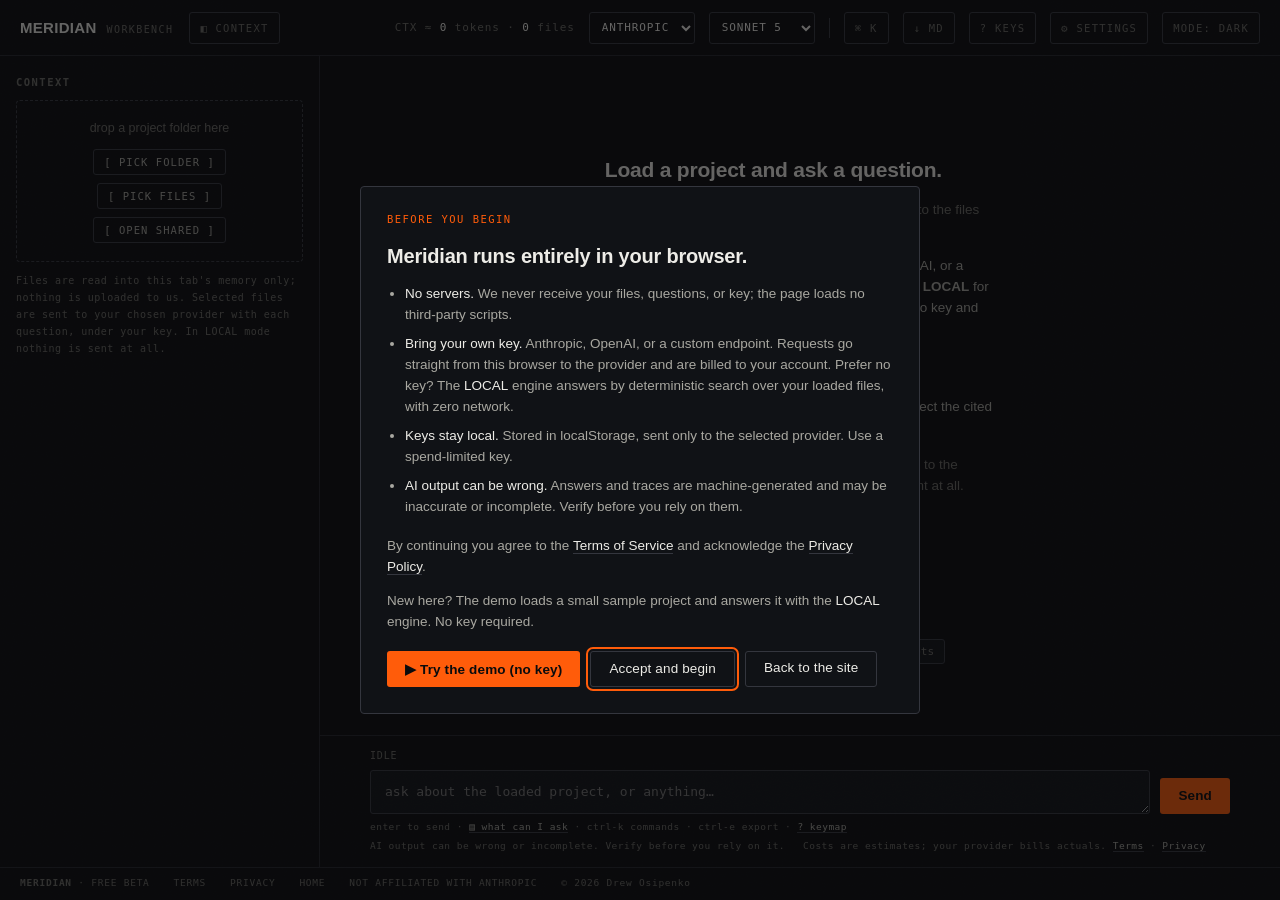
==== commit 5f3c9efc: "polish: app UI copy and consistency - Replace em dashes in every user-visible string (toasts, status" ====
--- a/app.html
+++ b/app.html
@@ -15,10 +15,10 @@
      endpoints therefore require self-hosting with your endpoint's origin added
      to connect-src below. -->
 <meta http-equiv="Content-Security-Policy" content="default-src 'self'; script-src 'self'; style-src 'self' 'unsafe-inline'; img-src 'self' data:; font-src 'self'; connect-src https://api.anthropic.com https://api.openai.com http://localhost:* http://127.0.0.1:*; base-uri 'none'; object-src 'none'; form-action 'self'">
-<title>MERIDIAN — Workbench</title>
-<meta name="description" content="The Meridian workbench. Load a project into your browser's memory, ask questions, and get answers with inspectable evidence traces. Runs entirely in your browser with your own API key — or the no-API local engine.">
+<title>MERIDIAN: Workbench</title>
+<meta name="description" content="The Meridian workbench. Load a project into your browser's memory, ask questions, and get answers with inspectable evidence traces. Runs entirely in your browser, with your own API key or with the no-API local engine.">
 <link rel="canonical" href="https://drewosi.github.io/lucid-engine/app.html">
-<meta property="og:title" content="MERIDIAN — Workbench">
+<meta property="og:title" content="MERIDIAN: Workbench">
 <meta property="og:description" content="Load a project into your browser's memory and get AI answers with inspectable evidence traces. Browser-only. Your key, your data, zero egress to us.">
 <meta property="og:type" content="website">
 <meta property="og:url" content="https://drewosi.github.io/lucid-engine/app.html">
@@ -40,24 +40,24 @@
       <div class="nav-status">
         <span class="ctx-readout" id="ctxreadout" aria-live="off">CTX ≈ <b>0</b> tokens · <b>0</b> files</span>
         <span class="navcost mono" id="navcost" hidden>
-          <button type="button" id="navcostbtn" title="Estimated cost this session — click for the token breakdown"><span id="navcostval">$0.00</span></button>
+          <button type="button" id="navcostbtn" title="Estimated cost this session: click for the token breakdown"><span id="navcostval">$0.00</span></button>
           <button type="button" class="navcost-rst" id="navcostrst" aria-label="Reset session cost" title="Reset session cost to zero">↺</button>
         </span>
         <label for="navprov" class="sr-only">Provider</label>
-        <select class="modelsel" id="navprov" title="Quick-switch provider — each keeps its own key, no settings trip">
+        <select class="modelsel" id="navprov" title="Quick-switch provider: each keeps its own key, no settings trip">
           <option value="anthropic">ANTHROPIC</option>
           <option value="openai">OPENAI</option>
           <option value="custom">CUSTOM</option>
           <option value="local">LOCAL</option>
         </select>
         <label for="modelsel" class="sr-only">Model</label>
-        <select class="modelsel" id="modelsel" title="Model for the selected provider — switch providers in the box to the left or in settings"></select>
+        <select class="modelsel" id="modelsel" title="Model for the selected provider: switch providers in the box to the left or in settings"></select>
         <span class="nav-sep" aria-hidden="true"></span>
-        <button class="btn-icon mono" id="palbtn" type="button" title="Command palette (Ctrl K) — every command, fuzzy-searched">⌘ K</button>
-        <button class="btn-icon mono nav-exp" id="exportmd" type="button" title="Download the session — answers, traces and the actual cited lines — as Markdown (Ctrl E)">↓ MD</button>
-        <button class="btn-icon mono nav-exp" id="exporthtml" type="button" title="Download the session as a self-contained HTML page — zero external assets">↓ HTML</button>
+        <button class="btn-icon mono" id="palbtn" type="button" title="Command palette (Ctrl K): every command, fuzzy-searched">⌘ K</button>
+        <button class="btn-icon mono nav-exp" id="exportmd" type="button" title="Download the session (answers, traces and the actual cited lines) as Markdown (Ctrl E)">↓ MD</button>
+        <button class="btn-icon mono nav-exp" id="exporthtml" type="button" title="Download the session as a self-contained HTML page: zero external assets">↓ HTML</button>
         <button class="btn-icon mono" id="keysbtn" type="button" title="Keyboard shortcuts (?)">? KEYS</button>
-        <button class="btn-icon mono" id="setbtn" type="button" aria-expanded="false" aria-controls="drawer" title="Settings — provider, key, context engine, spend limit (Ctrl .)">⚙ SETTINGS</button>
+        <button class="btn-icon mono" id="setbtn" type="button" aria-expanded="false" aria-controls="drawer" title="Settings: provider, key, context engine, spend limit (Ctrl .)">⚙ SETTINGS</button>
         <button class="btn-mode mono" id="modebtn" type="button" aria-label="Toggle color mode">MODE: DARK</button>
       </div>
     </div>
@@ -103,14 +103,14 @@
           </div>
           <p class="rail-note" id="wsnote"></p>
         </div>
-        <div id="budget" hidden title="Estimated tokens vs the model's context window — the estimate is language-aware (code counts denser than prose)">
+        <div id="budget" hidden title="Estimated tokens vs the model's context window: the estimate is language-aware (code counts denser than prose)">
           <div class="budget-bar" id="budgetbar"><i></i></div>
           <div class="budget-txt"><span id="budgettxt">≈ 0 tokens selected</span><span id="budgetmax"></span></div>
         </div>
         <div id="ctxmoderow" hidden>
           <button class="btn-quiet acc" type="button" id="ctxmodebtn" aria-pressed="false" title="SMART sends a project map + the most relevant files packed into a token budget; FULL sends every checked file whole">[ CONTEXT: FULL ]</button>
           <button class="btn-quiet acc" type="button" id="groundbtn" aria-pressed="true" title="Run Meridian's deterministic investigation before each model question and send its verified findings (path:line evidence) as grounding. No effect in LOCAL mode.">[ GROUND: ON ]</button>
-          <button class="btn-quiet acc" type="button" id="prevbtn" title="See exactly what the next question will send — map, files, token estimates">[ PREVIEW SEND ]</button>
+          <button class="btn-quiet acc" type="button" id="prevbtn" title="See exactly what the next question will send: map, files, token estimates">[ PREVIEW SEND ]</button>
         </div>
         <p class="rail-note" id="smartnote" hidden></p>
 
@@ -126,7 +126,7 @@
         <div id="ctxactions" hidden>
           <button class="btn-quiet" type="button" id="selall">[ SELECT ALL ]</button>
           <button class="btn-quiet" type="button" id="selnone">[ SELECT NONE ]</button>
-          <button class="btn-quiet acc" type="button" id="ignorebtn" title="Edit ignore patterns in settings — applied at ingest, saved with the project">[ IGNORE PATTERNS ]</button>
+          <button class="btn-quiet acc" type="button" id="ignorebtn" title="Edit ignore patterns in settings: applied at ingest, saved with the project">[ IGNORE PATTERNS ]</button>
           <button class="btn-quiet acc" type="button" id="sharebtn" title="Share these files as a link or a .meridian bundle. No server: the code travels inside the link or file.">[ SHARE ]</button>
           <button class="btn-quiet" type="button" id="clearctx">[ UNLOAD PROJECT ]</button>
         </div>
@@ -134,7 +134,7 @@
         <!-- Project Intelligence — rendered by local.js renderOverview(); real queries, not decoration -->
         <div id="overview" hidden aria-label="Project intelligence overview"></div>
       </div>
-      <div id="railresize" role="separator" aria-orientation="vertical" aria-label="Resize the context sidebar — drag, or use arrow keys" tabindex="0" title="Drag to resize · arrow keys when focused"></div>
+      <div id="railresize" role="separator" aria-orientation="vertical" aria-label="Resize the context sidebar: drag, or use arrow keys" tabindex="0" title="Drag to resize · arrow keys when focused"></div>
     </aside>
 
     <!-- ============ CHAT PANE — streaming messages with traces + evidence chips ============ -->
@@ -150,9 +150,9 @@
               <li>Ask. Expand any answer's evidence chips to inspect the cited lines.</li>
             </ol>
             <p style="margin-top:16px">Your files and questions travel only from this browser to the provider you selected. In LOCAL mode nothing is sent at all.</p>
-            <button class="btn btn-hairline" type="button" id="emptydemo" style="margin-top:14px">▶ Try a demo project — LOCAL, no key</button>
+            <button class="btn btn-hairline" type="button" id="emptydemo" style="margin-top:14px">▶ Try a demo project (LOCAL, no key)</button>
             <div class="empty-asks-wrap">
-              <div class="empty-asks-hd">Or ask the LOCAL engine — click to drop a question in the box:</div>
+              <div class="empty-asks-hd">Or ask the LOCAL engine: click to drop a question in the box:</div>
               <div id="emptyasks" class="empty-asks"></div>
             </div>
           </div>
@@ -165,14 +165,14 @@
           <div id="pintray" hidden aria-label="Pinned evidence"></div>
           <form id="askform" class="comp-row">
             <label for="prompt" class="sr-only">Your question</label>
-            <textarea id="prompt" placeholder="ask about the loaded project — or anything…" rows="1"></textarea>
+            <textarea id="prompt" placeholder="ask about the loaded project, or anything…" rows="1"></textarea>
             <button class="btn btn-signal" type="submit" id="sendbtn">Send</button>
             <button class="btn btn-hairline" type="button" id="stopbtn" hidden>Stop</button>
           </form>
           <div class="comp-note">
             <span class="kbd-hint">enter to send · <button type="button" class="kbd-link mono" id="localmenubtn">▤ what can I ask</button> · ctrl-k commands · ctrl-e export · <button type="button" class="kbd-link mono" id="keymaphint">? keymap</button></span>
             <span>AI output can be wrong or incomplete. Verify before you rely on it.</span>
-            <span>Costs are estimates; your provider bills actuals. <a href="terms.html">Terms</a> · <a href="privacy.html">privacy</a></span>
+            <span>Costs are estimates; your provider bills actuals. <a href="terms.html">Terms</a> · <a href="privacy.html">Privacy</a></span>
           </div>
         </div>
       </div>
@@ -181,7 +181,7 @@
     <!-- ============ FILE VIEWER — docked right detail pane ≥1100px, overlay below ============ -->
     <div class="veil" id="viewveil">
       <div class="viewer" role="dialog" aria-modal="false" aria-label="Cited file">
-        <div class="vh"><span id="vtitle">—</span><span class="rng" id="vrange"></span>
+        <div class="vh"><span id="vtitle"></span><span class="rng" id="vrange"></span>
           <span class="vh-acts">
             <button class="btn-icon mono" type="button" id="vdef" title="Ask the LOCAL engine where the cited symbol is defined" hidden>DEF</button>
             <button class="btn-icon mono" type="button" id="vrefs" title="Ask the LOCAL engine for every reference to the cited symbol" hidden>REFS</button>
@@ -199,17 +199,17 @@
     <h2>SETTINGS</h2>
     <h3>PROVIDER</h3>
     <label for="provsel" class="sr-only">Model provider</label>
-    <select class="modelsel w-full" id="provsel" style="height:36px" title="Where requests go — directly from this browser, under your key. Each provider keeps its own key.">
+    <select class="modelsel w-full" id="provsel" style="height:36px" title="Where requests go: directly from this browser, under your key. Each provider keeps its own key.">
       <option value="anthropic">ANTHROPIC</option>
       <option value="openai">OPENAI</option>
       <option value="custom">CUSTOM (OPENAI-COMPATIBLE)</option>
-      <option value="local">LOCAL — NO API (DETERMINISTIC)</option>
+      <option value="local">LOCAL: NO API (DETERMINISTIC)</option>
     </select>
     <p class="note" id="provnote"></p>
     <div id="customcfg" hidden>
       <div class="key-row mt-2">
         <label for="custurl" class="sr-only">Custom endpoint base URL</label>
-        <input type="text" id="custurl" placeholder="base url, e.g. http://localhost:1234/v1 (LM Studio) or :11434 (ollama)" autocomplete="off" spellcheck="false">
+        <input type="text" id="custurl" placeholder="base url, e.g. http://localhost:1234/v1 (LM Studio) or :11434 (Ollama)" autocomplete="off" spellcheck="false">
       </div>
       <div class="key-row mt-2">
         <label for="custmodel" class="sr-only">Custom model id</label>
@@ -238,7 +238,7 @@
 
     <h3>MODEL</h3>
     <p class="note" id="modelnote"></p>
-    <button class="btn-quiet acc mt-1.5" type="button" id="stricttracebtn" aria-pressed="false" title="Prepend a stricter trace instruction to every request — for models that don't reliably emit the meridian-trace block. Costs a few extra tokens per request.">[ FORCE STRICT TRACE: OFF ]</button>
+    <button class="btn-quiet acc mt-1.5" type="button" id="stricttracebtn" aria-pressed="false" title="Prepend a stricter trace instruction to every request: for models that don't reliably emit the meridian-trace block. Costs a few extra tokens per request.">[ FORCE STRICT TRACE: OFF ]</button>
 
     <h3>CONTEXT ENGINE</h3>
     <p class="note">FULL sends every checked file whole. SMART sends a project map plus the files most relevant to each question, packed into a token budget; use it for medium and large projects.</p>
@@ -258,12 +258,21 @@
     </div>
     <p class="note" id="spendstate" aria-live="polite"></p>
 
+    <h3>FILE CAP</h3>
+    <p class="note">The most files Meridian loads into memory at once, across every repo in the workspace. Default 8,000. A higher cap uses more memory, and the ~300 MB text cap still applies. Takes effect on the next folder you load. Blank = default.</p>
+    <div class="key-row">
+      <label for="maxfilesin" class="sr-only">File cap (number of files)</label>
+      <input type="number" id="maxfilesin" min="1" step="1" placeholder="e.g. 20000 (default 8000)">
+      <button class="btn btn-hairline" type="button" id="savemaxfiles">Set</button>
+    </div>
+    <p class="note" id="maxfilesstate" aria-live="polite"></p>
+
     <h3>IGNORE PATTERNS</h3>
     <p class="note">One pattern per line; <b>*</b> matches anything (e.g. <b>*.test.ts</b>, <b>docs/*</b>). Applied at ingest and saved with the project. Lines starting with # are comments.</p>
     <label for="ignorein" class="sr-only">Ignore patterns</label>
     <textarea id="ignorein" rows="3" spellcheck="false" placeholder="*.test.ts&#10;docs/*"></textarea>
     <div class="key-row mt-2">
-      <button class="btn btn-hairline" type="button" id="suggestignore" title="Propose common junk-file patterns — grounded in the files you've loaded">Suggest</button>
+      <button class="btn btn-hairline" type="button" id="suggestignore" title="Propose common junk-file patterns: grounded in the files you've loaded">Suggest</button>
       <button class="btn btn-hairline" type="button" id="saveignore">Apply</button>
     </div>
 
@@ -291,7 +300,7 @@
     <button class="btn-quiet" type="button" id="clearall">[ CLEAR ALL MERIDIAN DATA FROM THIS BROWSER ]</button>
 
     <h3>LEGAL</h3>
-    <p class="note"><a href="terms.html" style="border-bottom:1px solid var(--line-strong)">terms of service</a> · <a href="privacy.html" style="border-bottom:1px solid var(--line-strong)">privacy policy</a><br>Not affiliated with Anthropic.</p>
+    <p class="note"><a href="terms.html" style="border-bottom:1px solid var(--line-strong)">Terms of service</a> · <a href="privacy.html" style="border-bottom:1px solid var(--line-strong)">Privacy policy</a><br>Not affiliated with Anthropic.</p>
   </div>
 
   <!-- FIRST-RUN MODAL -->
@@ -306,10 +315,10 @@
         <li><b>AI output can be wrong.</b> Answers and traces are machine-generated and may be inaccurate or incomplete. Verify before you rely on them.</li>
       </ul>
       <p>By continuing you agree to the <a class="leglink" href="terms.html">Terms of Service</a> and acknowledge the <a class="leglink" href="privacy.html">Privacy Policy</a>.</p>
-      <p class="note">New here? The demo loads a small sample project and answers it with the <b>LOCAL</b> engine — no key required.</p>
+      <p class="note">New here? The demo loads a small sample project and answers it with the <b>LOCAL</b> engine. No key required.</p>
       <div class="row">
         <button class="btn btn-signal" type="button" id="fr-demo">▶ Try the demo (no key)</button>
-        <button class="btn btn-hairline" type="button" id="fr-accept">I understand — begin</button>
+        <button class="btn btn-hairline" type="button" id="fr-accept">Accept and begin</button>
         <a class="btn btn-hairline" href="index.html">Back to the site</a>
       </div>
     </div>
@@ -345,7 +354,7 @@
   <!-- LOCAL QUESTION MENU -->
   <div class="veil" id="localmenuveil">
     <div class="modal modal-wide" role="dialog" aria-modal="true" aria-label="What you can ask the LOCAL engine">
-      <div class="k mono">ASK THE LOCAL ENGINE — no AI, no network</div>
+      <div class="k mono">ASK THE LOCAL ENGINE: no AI, no network</div>
       <p class="note" style="margin:0 0 14px">Click a question to drop it in the composer. Items with a &lt;placeholder&gt; want a name or path before you send. These work with an AI connected too; it grounds the answer on what the engine finds.</p>
       <div id="localmenubody"></div>
       <div class="row"><button class="btn btn-hairline" type="button" id="localmenuclose">Close</button></div>
@@ -359,7 +368,7 @@
       <h2 id="share-title">Anyone with the link can read this code.</h2>
       <ul>
         <li>A share link carries the <b>files themselves</b>: their paths, full text and last-modified times, compressed into the part of the address after <b>#</b>. Whoever has the link can read that code, and so can any chat app or inbox it passes through.</li>
-        <li>Browsers never send the part after <b>#</b> to a server. GitHub Pages, which hosts MERIDIAN, never receives it, and neither do we. The recipient's browser unpacks it in their tab.</li>
+        <li>Browsers never send the part after <b>#</b> to a server. GitHub Pages, which hosts Meridian, never receives it, and neither do we. The recipient's browser unpacks it in their tab.</li>
         <li>Never included: API keys, provider settings, this conversation, saved projects, or anything else this browser stores. Files that look like secrets (.env, private keys, credentials) start unticked.</li>
       </ul>
       <div class="share-tools mono">
@@ -382,7 +391,7 @@
       </div>
       <div class="row">
         <button class="btn btn-signal" type="button" id="sharecopy">Copy link</button>
-        <button class="btn btn-hairline" type="button" id="sharebundle" title="A .meridian file with the same contents as readable JSON. No size limit: send it as a file.">Download bundle</button>
+        <button class="btn btn-hairline" type="button" id="sharebundle" title="A .meridian file with the same contents as readable JSON. No link size limit, so it suits big projects. Send it as a file.">Download bundle</button>
         <button class="btn btn-hairline" type="button" id="shareclose">Close</button>
       </div>
     </div>
@@ -428,7 +437,7 @@
   <div id="sr-announce" aria-live="polite" class="sr-only"></div>
 
   <footer class="strip">
-    <span><b>MERIDIAN</b> — FREE BETA</span>
+    <span><b>MERIDIAN</b> · FREE BETA</span>
     <a href="terms.html">TERMS</a>
     <a href="privacy.html">PRIVACY</a>
     <a href="index.html">HOME</a>
@@ -452,7 +461,7 @@
   </div>
 </template>
 
-<noscript><p style="font-family:monospace;padding:20px">MERIDIAN is a browser application and requires JavaScript.</p></noscript>
+<noscript><p style="font-family:monospace;padding:20px">Meridian is a browser application and requires JavaScript.</p></noscript>
 
 <script type="module" src="app/main.js"></script>
 </body>
--- a/app/app.css
+++ b/app/app.css
@@ -468,8 +468,8 @@
   #toasts { position: fixed; right: 16px; bottom: 16px; z-index: 160; display: grid; gap: 8px; }
   .toast { width: 320px; max-width: calc(100vw - 32px); background: var(--surface); border: 1px solid var(--line-strong); border-left: 2px solid var(--accent); border-radius: 3px; padding: 12px 14px; font-size: 13px; color: var(--ink); opacity: 0; transform: translateY(8px); transition: opacity var(--t-entrance) var(--ease-out-engine), transform var(--t-entrance) var(--ease-out-engine); }
   .toast.in { opacity: 1; transform: none; }
-  .toast.has-act { display: flex; align-items: center; gap: 12px; }
-  .toast.has-act .toast-msg { flex: 1; }
+  .toast.has-act { display: flex; flex-wrap: wrap; align-items: center; gap: 10px 12px; }
+  .toast.has-act .toast-msg { flex: 1 1 100%; }
   .toast-act { flex: none; background: transparent; border: 1px solid var(--accent); color: var(--accent); border-radius: 3px; padding: 4px 10px; font-size: 10.5px; letter-spacing: .08em; cursor: pointer; white-space: nowrap; }
   .toast-act:hover { background: var(--accent); color: var(--accent-ink); }
 
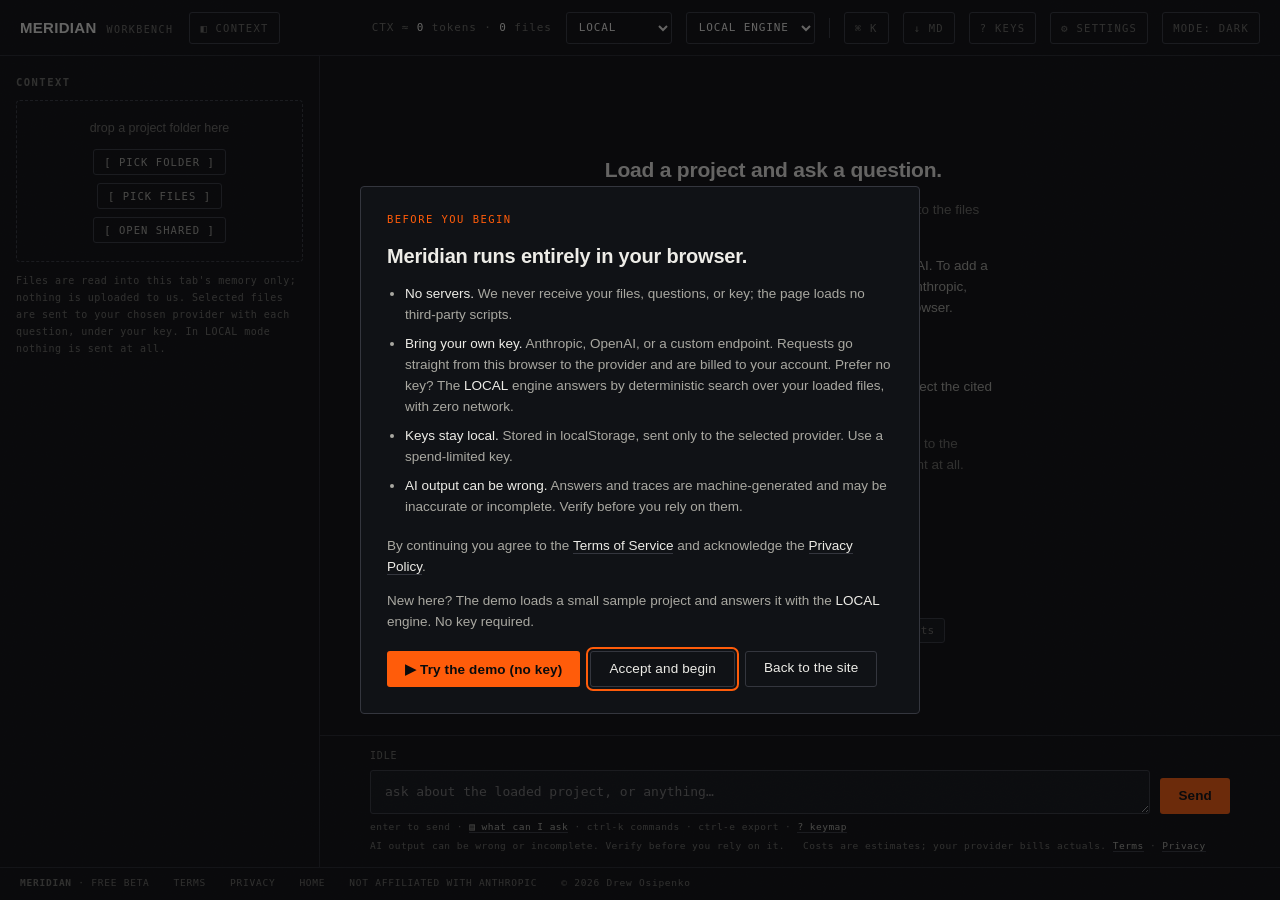
==== commit 02662221: "Start first-time visitors on the LOCAL engine A new visitor who clicked Launch Meridian (not the dem" ====
--- a/app.html
+++ b/app.html
@@ -145,7 +145,7 @@
             <h2>Load a project and ask a question.</h2>
             <p>Answers arrive with a trace: reasoning steps pinned to the files and lines they cite.</p>
             <ol>
-              <li>Add your API key in <b>SETTINGS</b> (Anthropic, OpenAI, or a custom endpoint). It stays in this browser. Or pick <b>LOCAL</b> for deterministic search over your loaded files, with no key and no AI.</li>
+              <li>The <b>LOCAL</b> engine answers with no key and no AI. To add a model as well, put your API key in <b>SETTINGS</b> (Anthropic, OpenAI, or a custom endpoint). It stays in this browser.</li>
               <li>Load a project folder into <b>CONTEXT</b> (optional, recommended).</li>
               <li>Ask. Expand any answer's evidence chips to inspect the cited lines.</li>
             </ol>
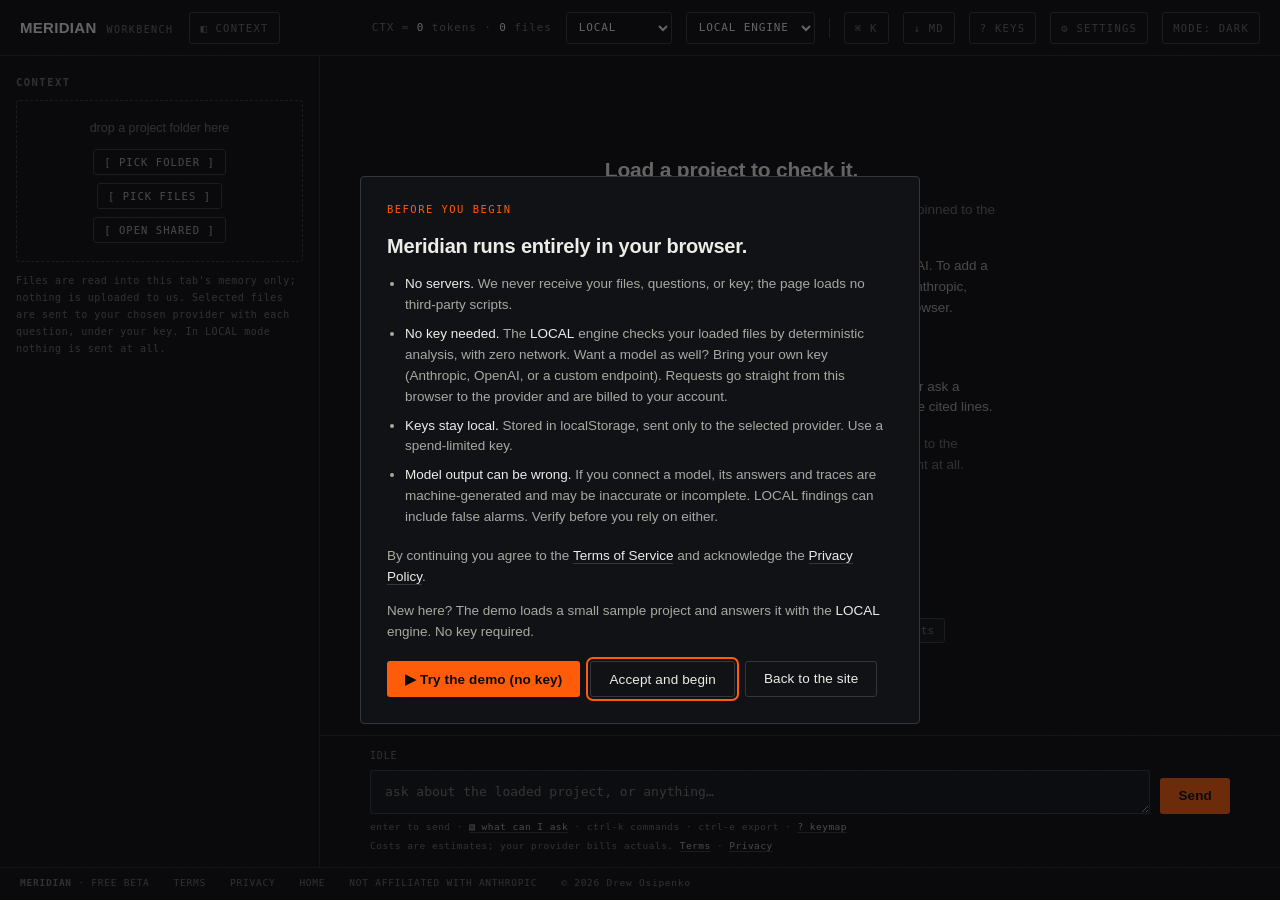
==== commit 813e03a7: "Make the landing page, app and user guide tell the same story Post-merge audit findings 5, 7, 10, 12" ====
--- a/app.html
+++ b/app.html
@@ -16,10 +16,10 @@
      to connect-src below. -->
 <meta http-equiv="Content-Security-Policy" content="default-src 'self'; script-src 'self'; style-src 'self' 'unsafe-inline'; img-src 'self' data:; font-src 'self'; connect-src https://api.anthropic.com https://api.openai.com http://localhost:* http://127.0.0.1:*; base-uri 'none'; object-src 'none'; form-action 'self'">
 <title>MERIDIAN: Workbench</title>
-<meta name="description" content="The Meridian workbench. Load a project into your browser's memory, ask questions, and get answers with inspectable evidence traces. Runs entirely in your browser, with your own API key or with the no-API local engine.">
+<meta name="description" content="The Meridian workbench. Load a project into your browser's memory and check it for broken imports, import cycles, duplicated helpers and untested files, with no AI and no key. Every finding opens the exact line. A model is optional, under your own key.">
 <link rel="canonical" href="https://drewosi.github.io/lucid-engine/app.html">
 <meta property="og:title" content="MERIDIAN: Workbench">
-<meta property="og:description" content="Load a project into your browser's memory and get AI answers with inspectable evidence traces. Browser-only. Your key, your data, zero egress to us.">
+<meta property="og:description" content="Check AI-written code without AI. Load a project into your browser's memory and every finding opens the exact line. Browser-only, zero egress to us.">
 <meta property="og:type" content="website">
 <meta property="og:url" content="https://drewosi.github.io/lucid-engine/app.html">
 <link rel="stylesheet" href="app/app.css">
@@ -142,12 +142,12 @@
       <div id="convo">
         <div class="convo-in">
           <div id="empty">
-            <h2>Load a project and ask a question.</h2>
-            <p>Answers arrive with a trace: reasoning steps pinned to the files and lines they cite.</p>
+            <h2>Load a project to check it.</h2>
+            <p>Every finding and answer arrives with a trace: steps pinned to the files and lines they cite.</p>
             <ol>
               <li>The <b>LOCAL</b> engine answers with no key and no AI. To add a model as well, put your API key in <b>SETTINGS</b> (Anthropic, OpenAI, or a custom endpoint). It stays in this browser.</li>
               <li>Load a project folder into <b>CONTEXT</b> (optional, recommended).</li>
-              <li>Ask. Expand any answer's evidence chips to inspect the cited lines.</li>
+              <li>Run a check (<b>signals</b>, <b>broken</b>, <b>cycles</b>, <b>dupes</b>) or ask a question. Expand any evidence chip to inspect the cited lines.</li>
             </ol>
             <p style="margin-top:16px">Your files and questions travel only from this browser to the provider you selected. In LOCAL mode nothing is sent at all.</p>
             <button class="btn btn-hairline" type="button" id="emptydemo" style="margin-top:14px">▶ Try a demo project (LOCAL, no key)</button>
@@ -171,7 +171,7 @@
           </form>
           <div class="comp-note">
             <span class="kbd-hint">enter to send · <button type="button" class="kbd-link mono" id="localmenubtn">▤ what can I ask</button> · ctrl-k commands · ctrl-e export · <button type="button" class="kbd-link mono" id="keymaphint">? keymap</button></span>
-            <span>AI output can be wrong or incomplete. Verify before you rely on it.</span>
+            <span id="ainote">AI output can be wrong or incomplete. Verify before you rely on it.</span>
             <span>Costs are estimates; your provider bills actuals. <a href="terms.html">Terms</a> · <a href="privacy.html">Privacy</a></span>
           </div>
         </div>
@@ -310,9 +310,9 @@
       <h2 id="fr-title">Meridian runs entirely in your browser.</h2>
       <ul>
         <li><b>No servers.</b> We never receive your files, questions, or key; the page loads no third-party scripts.</li>
-        <li><b>Bring your own key.</b> Anthropic, OpenAI, or a custom endpoint. Requests go straight from this browser to the provider and are billed to your account. Prefer no key? The <b>LOCAL</b> engine answers by deterministic search over your loaded files, with zero network.</li>
+        <li><b>No key needed.</b> The <b>LOCAL</b> engine checks your loaded files by deterministic analysis, with zero network. Want a model as well? Bring your own key (Anthropic, OpenAI, or a custom endpoint). Requests go straight from this browser to the provider and are billed to your account.</li>
         <li><b>Keys stay local.</b> Stored in localStorage, sent only to the selected provider. Use a spend-limited key.</li>
-        <li><b>AI output can be wrong.</b> Answers and traces are machine-generated and may be inaccurate or incomplete. Verify before you rely on them.</li>
+        <li><b>Model output can be wrong.</b> If you connect a model, its answers and traces are machine-generated and may be inaccurate or incomplete. LOCAL findings can include false alarms. Verify before you rely on either.</li>
       </ul>
       <p>By continuing you agree to the <a class="leglink" href="terms.html">Terms of Service</a> and acknowledge the <a class="leglink" href="privacy.html">Privacy Policy</a>.</p>
       <p class="note">New here? The demo loads a small sample project and answers it with the <b>LOCAL</b> engine. No key required.</p>
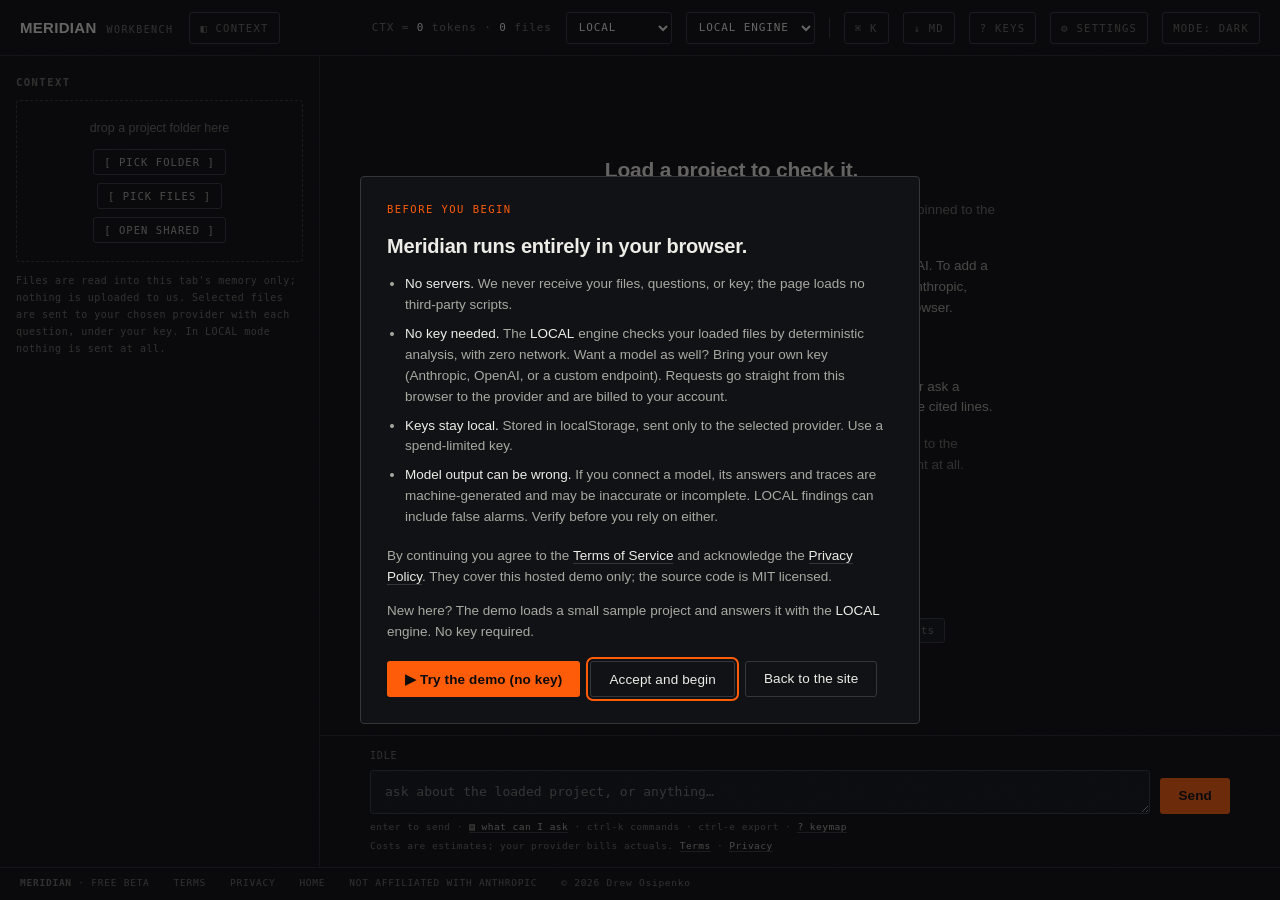
==== commit 9d9b41fe: "Docs: align license/terms scope and test counts across guide, one-pager, app and migration notes - U" ====
--- a/app.html
+++ b/app.html
@@ -297,6 +297,7 @@
 
     <h3>LOCAL DATA</h3>
     <p class="note">Everything Meridian stores in this browser: your API key(s), model choice, color mode, context settings, sidebar layout, ignore patterns, the terms-acceptance record, saved-project metadata in IndexedDB (selection and settings, never file contents) and, only if you turn it on, the usage log. Loaded file contents and the conversation live in memory only and vanish when the tab closes (question text is kept only if you switch on that usage-log option).</p>
+    <button class="btn-quiet" type="button" id="diagbtn" title="A redacted report for support tickets: counts, languages, browser capabilities, settings flags. No source, no paths, no keys. Shown before you copy it.">[ DIAGNOSTICS REPORT ]</button>
     <button class="btn-quiet" type="button" id="clearall">[ CLEAR ALL MERIDIAN DATA FROM THIS BROWSER ]</button>
 
     <h3>LEGAL</h3>
@@ -314,7 +315,7 @@
         <li><b>Keys stay local.</b> Stored in localStorage, sent only to the selected provider. Use a spend-limited key.</li>
         <li><b>Model output can be wrong.</b> If you connect a model, its answers and traces are machine-generated and may be inaccurate or incomplete. LOCAL findings can include false alarms. Verify before you rely on either.</li>
       </ul>
-      <p>By continuing you agree to the <a class="leglink" href="terms.html">Terms of Service</a> and acknowledge the <a class="leglink" href="privacy.html">Privacy Policy</a>.</p>
+      <p>By continuing you agree to the <a class="leglink" href="terms.html">Terms of Service</a> and acknowledge the <a class="leglink" href="privacy.html">Privacy Policy</a>. They cover this hosted demo only; the source code is MIT licensed.</p>
       <p class="note">New here? The demo loads a small sample project and answers it with the <b>LOCAL</b> engine. No key required.</p>
       <div class="row">
         <button class="btn btn-signal" type="button" id="fr-demo">▶ Try the demo (no key)</button>
@@ -384,6 +385,20 @@
         <div class="budget-txt"><span id="sharetxt"></span><span id="sharemax"></span></div>
       </div>
       <div class="prev-note" id="sharenote" aria-live="polite"></div>
+      <fieldset class="share-protect">
+        <legend class="mono">PROTECTION</legend>
+        <div class="key-row">
+          <label for="sharepass" class="sr-only">Passphrase</label>
+          <input type="text" id="sharepass" autocomplete="off" spellcheck="false" placeholder="passphrase (8+ characters), or generate a token">
+          <button class="btn-quiet acc" type="button" id="sharegen" title="A random one-time token with 100 bits of entropy. Send it separately from the link.">[ GENERATE TOKEN ]</button>
+        </div>
+        <div class="share-opts">
+          <label>EXPIRES <select id="shareexp"><option value="24h">in 24 hours</option><option value="7d" selected>in 7 days</option><option value="never">never</option></select></label>
+          <label class="share-once"><input type="checkbox" id="shareonce"><span>self-destruct after the first open</span></label>
+        </div>
+        <label class="share-ack"><input type="checkbox" id="sharepermit"><span>No passphrase: make a permanent, unprotected link instead. Not for company code.</span></label>
+        <p class="prev-note">// the contents are encrypted with the passphrase and stay in the part after #. honest limit: with no server, a link already copied cannot be recalled. expiry and one-time use are enforced by the opening Meridian, on that browser's clock and storage, so they stop old links resurfacing, not a determined recipient. the passphrase is the real lock; for true revocation share through something you operate.</p>
+      </fieldset>
       <label class="share-ack"><input type="checkbox" id="shareack"><span>I understand the link or bundle contains this code, and anyone who has it can read it.</span></label>
       <div class="key-row mt-2" id="sharelinkrow" hidden>
         <label for="sharelink" class="sr-only">Share link</label>
@@ -394,6 +409,26 @@
         <button class="btn btn-hairline" type="button" id="sharebundle" title="A .meridian file with the same contents as readable JSON. No link size limit, so it suits big projects. Send it as a file.">Download bundle</button>
         <button class="btn btn-hairline" type="button" id="shareclose">Close</button>
       </div>
+    </div>
+  </div>
+
+  <!-- PASSPHRASE PROMPT for protected share links and bundles, driven by app/share.js -->
+  <div class="veil" id="passveil">
+    <div class="modal" role="dialog" aria-modal="true" aria-labelledby="pass-title">
+      <div class="k mono">PROTECTED SHARE</div>
+      <h2 id="pass-title">Enter the passphrase to open this project.</h2>
+      <p class="prev-note" id="passmeta"></p>
+      <form id="passform" autocomplete="off">
+        <div class="key-row">
+          <label for="passin" class="sr-only">Passphrase</label>
+          <input type="password" id="passin" autocomplete="off" spellcheck="false" placeholder="passphrase or token">
+        </div>
+        <p class="prev-note" id="passerr" role="alert" aria-live="polite"></p>
+        <div class="row">
+          <button class="btn btn-signal" type="submit" id="passgo">Open</button>
+          <button class="btn btn-hairline" type="button" id="passcancel">Cancel</button>
+        </div>
+      </form>
     </div>
   </div>
 
--- a/app/app.css
+++ b/app/app.css
@@ -297,6 +297,10 @@
   .msg-a .bd pre code { background: none; border: none; padding: 0; font-size: 12px; line-height: 1.6; }
   .msg-a .bd .cursor { display: inline-block; width: 1ch; background: var(--accent); box-shadow: var(--flare-bloom); height: 1.1em; vertical-align: text-bottom; animation: flare 1s steps(2) infinite; }
   @keyframes flare { from { opacity: .4; } to { opacity: 1; } }
+  .integrity { margin-top: 12px; border: 1px solid var(--line-strong); border-radius: 3px; padding: 8px 12px; font-size: 11.5px; letter-spacing: .03em; line-height: 1.55; color: var(--ink-2); }
+  .integrity.verified { border-color: var(--accent); color: var(--accent); }
+  .integrity.unverified { border-color: var(--err); color: var(--err); }
+  .integrity ul { margin: 6px 0 0; padding-left: 18px; color: var(--ink-2); overflow-wrap: anywhere; }
   .msg-a .errline { color: var(--err); font-family: "Cascadia Code", ui-monospace, Consolas, monospace; font-size: 12px; letter-spacing: .03em; }
 
   /* trace console */
@@ -504,6 +508,13 @@
   #sharesize { margin: 12px 0 6px; }
   .share-ack { display: flex; gap: 10px; align-items: flex-start; margin-top: 14px; font-size: 13px; color: var(--ink); cursor: pointer; line-height: 1.5; }
   .share-ack input { accent-color: var(--accent); margin: 3px 0 0; flex: none; }
+  .share-protect { border: 1px solid var(--line-strong); border-radius: 4px; margin: 14px 0 0; padding: 10px 14px 12px; display: grid; gap: 10px; }
+  .share-protect legend { font-size: 10px; letter-spacing: .14em; color: var(--ink-3); padding: 0 6px; }
+  .share-protect .share-ack { margin-top: 0; }
+  .share-opts { display: flex; flex-wrap: wrap; gap: 8px 22px; align-items: center; font-family: "Cascadia Code", ui-monospace, Consolas, monospace; font-size: 11px; letter-spacing: .06em; color: var(--ink-2); }
+  .share-opts select { background: var(--paper); color: var(--ink); border: 1px solid var(--line-strong); border-radius: 3px; height: 30px; padding: 0 8px; font: inherit; }
+  .share-once { display: flex; gap: 8px; align-items: center; cursor: pointer; }
+  .share-once input { accent-color: var(--accent); }
 
   /* ============ USAGE ANALYTICS — settings switches + the log panel ============
      Switches reuse the drawer's [ … : ON ] quiet buttons; the panel reuses the
